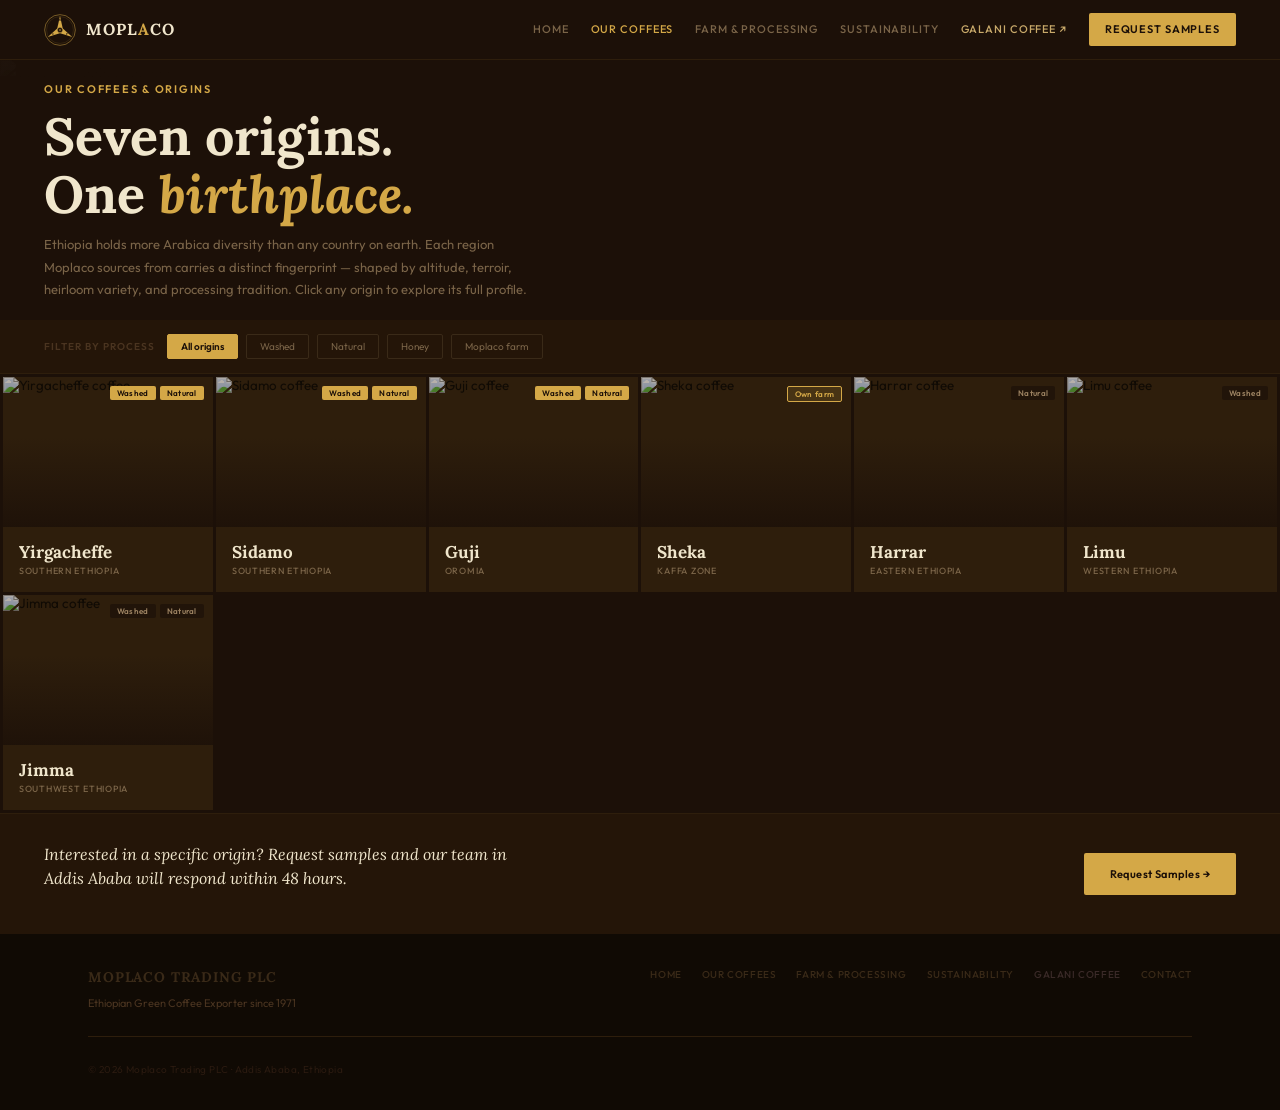
==== coffees.html @ 5c9b5a1e "Add files via upload" ====
<!DOCTYPE html>
<html lang="en">
<head>
  <meta charset="UTF-8" />
  <meta name="viewport" content="width=device-width, initial-scale=1.0" />
  <meta name="description" content="Moplaco Trading PLC — Our Coffees & Origins. Seven Ethiopian origins including Yirgacheffe, Sidamo, Guji, Harrar, Limu, Sheka and Jimma." />
  <title>Our Coffees & Origins — Moplaco Trading PLC</title>
  <link rel="preconnect" href="https://fonts.googleapis.com" />
  <link rel="preconnect" href="https://fonts.gstatic.com" crossorigin />
  <link href="https://fonts.googleapis.com/css2?family=Lora:ital,wght@0,700;1,400&family=Outfit:wght@400;500;600&display=swap" rel="stylesheet" />
  <link rel="stylesheet" href="https://cdn.jsdelivr.net/npm/@tabler/icons-webfont@latest/tabler-icons.min.css" />
  <link rel="stylesheet" href="css/tokens.css" />
  <link rel="stylesheet" href="css/base.css" />
  <link rel="stylesheet" href="css/components.css" />
  <link rel="stylesheet" href="css/moplaco.css" />
  <style>
    /* ── Page-specific styles ── */
    .oc-hero{position:relative;height:260px;overflow:hidden;background:var(--espresso);}
    .oc-hero__img{width:100%;height:100%;object-fit:cover;display:block;opacity:.38;}
    .oc-hero__overlay{position:absolute;inset:0;background:linear-gradient(to right,rgba(28,16,8,.97) 38%,rgba(28,16,8,.2));}
    .oc-hero__content{position:absolute;inset:0;display:flex;flex-direction:column;justify-content:center;padding:0 var(--gutter);}
    .oc-hero__headline{font-family:var(--font-display);font-size:var(--text-xxl);font-weight:700;color:var(--text-on-dark);line-height:1.12;margin-bottom:10px;}
    .oc-hero__headline em{font-style:italic;color:var(--gold);}
    .oc-hero__sub{font-size:var(--text-sm);color:var(--text-muted);line-height:1.7;max-width:500px;}

    .oc-filter{background:var(--espresso-mid);padding:14px var(--gutter);display:flex;gap:8px;align-items:center;flex-wrap:wrap;border-bottom:1px solid var(--border-dark);}
    .oc-filter__label{font-size:10px;font-weight:600;letter-spacing:.1em;text-transform:uppercase;color:var(--text-faint);margin-right:4px;}
    .oc-filter__btn{background:transparent;border:.5px solid #3A2A18;border-radius:var(--radius-sm);padding:5px 13px;font-size:10px;color:var(--text-muted);cursor:pointer;font-family:var(--font-body);transition:all .15s;}
    .oc-filter__btn.active,.oc-filter__btn:hover{background:var(--gold);color:var(--espresso);border-color:var(--gold);font-weight:600;}

    .oc-grid-wrap{background:var(--espresso);padding:3px;}
    .oc-grid{display:grid;grid-template-columns:repeat(auto-fill,minmax(195px,1fr));gap:3px;}

    .oc-card{background:var(--espresso-light);border:none;cursor:pointer;text-align:left;overflow:hidden;position:relative;font-family:var(--font-body);transition:background .15s;}
    .oc-card:hover .oc-card__img{opacity:.88;}
    .oc-card.sel{outline:2px solid var(--gold);z-index:2;}
    .oc-card__img{width:100%;height:150px;object-fit:cover;display:block;opacity:.65;transition:opacity .2s;}
    .oc-card__overlay{position:absolute;top:0;left:0;right:0;height:150px;background:linear-gradient(to top,rgba(28,16,8,.85) 0%,transparent 60%);pointer-events:none;}
    .oc-card__badges{position:absolute;top:9px;right:9px;display:flex;gap:4px;flex-wrap:wrap;justify-content:flex-end;}
    .oc-card__badge{font-size:8px;font-weight:600;padding:2px 7px;border-radius:var(--radius-sm);background:rgba(28,16,8,.7);color:#9A8060;letter-spacing:.04em;}
    .oc-card__badge--gold{background:var(--gold);color:var(--espresso);}
    .oc-card__badge--farm{background:rgba(212,168,71,.15);color:var(--gold);border:.5px solid var(--gold);}
    .oc-card__body{padding:14px 16px 16px;}
    .oc-card__name{font-family:var(--font-display);font-size:17px;font-weight:700;color:var(--text-on-dark);margin-bottom:2px;}
    .oc-card__region{font-size:9px;font-weight:500;letter-spacing:.08em;text-transform:uppercase;color:var(--text-muted);}

    .oc-detail{background:var(--parchment-warm);display:none;}
    .oc-detail.open{display:block;}
    .oc-detail__split{display:grid;grid-template-columns:280px 1fr;}
    .oc-detail__photo{position:relative;min-height:300px;}
    .oc-detail__photo img{width:100%;height:100%;object-fit:cover;display:block;}
    .oc-detail__photo-cap{position:absolute;bottom:0;left:0;right:0;background:rgba(28,16,8,.75);padding:14px 18px;}
    .oc-detail__photo-region{font-size:9px;color:var(--gold-galani);letter-spacing:.1em;text-transform:uppercase;margin-bottom:3px;}
    .oc-detail__photo-name{font-family:var(--font-display);font-size:20px;font-weight:700;color:var(--text-on-dark);}
    .oc-detail__right{padding:24px 28px;display:flex;flex-direction:column;gap:14px;}
    .oc-detail__desc{font-size:13px;color:#6B5030;line-height:1.8;}
    .oc-specs{display:grid;grid-template-columns:1fr 1fr;gap:8px;}
    .oc-spec{background:#fff;border:.5px solid var(--parchment-border);border-radius:var(--radius-sm);padding:10px 13px;}
    .oc-spec__label{font-size:9px;font-weight:600;letter-spacing:.08em;text-transform:uppercase;color:#9A6030;margin-bottom:3px;}
    .oc-spec__value{font-size:11px;color:var(--espresso);line-height:1.4;}
    .oc-flavors__label{font-size:9px;font-weight:600;letter-spacing:.1em;text-transform:uppercase;color:#9A6030;margin-bottom:8px;}
    .oc-frow{display:flex;align-items:center;gap:10px;margin-bottom:5px;}
    .oc-fname{font-size:11px;color:#6B5030;width:76px;flex-shrink:0;}
    .oc-ftrack{flex:1;height:3px;background:#E8DCC8;border-radius:2px;}
    .oc-ffill{height:3px;background:var(--gold);border-radius:2px;transition:width .4s ease;}
    .oc-strip{display:grid;grid-template-columns:repeat(3,1fr);gap:2px;height:110px;border-top:2px solid var(--gold);}
    .oc-strip img{width:100%;height:100%;object-fit:cover;display:block;opacity:.75;}

    @media(max-width:700px){
      .oc-detail__split{grid-template-columns:1fr;}
      .oc-detail__photo{min-height:180px;}
      .oc-specs{grid-template-columns:1fr;}
    }
  </style>
</head>
<body>

  <!-- NAV -->
  <nav class="site-nav" aria-label="Main navigation">
    <a href="index.html" class="nav-logo" aria-label="Moplaco — home">
      <svg class="nav-logo-badge" viewBox="0 0 100 100" xmlns="http://www.w3.org/2000/svg" aria-hidden="true"><circle cx="50" cy="50" r="48" fill="none" stroke="#D4A847" stroke-width="1.5"/><circle cx="50" cy="50" r="42" fill="none" stroke="#D4A847" stroke-width="0.4"/><polygon points="50,6 41,47 59,47" fill="#D4A847"/><polygon points="50,6 41,47 59,47" fill="#D4A847" transform="rotate(120,50,50)"/><polygon points="50,6 41,47 59,47" fill="#D4A847" transform="rotate(240,50,50)"/><circle cx="50" cy="50" r="8" fill="#1C1008" stroke="#D4A847" stroke-width="0.8"/><circle cx="50" cy="50" r="2.5" fill="#D4A847"/><text x="50" y="21" text-anchor="middle" font-family="Outfit,sans-serif" font-size="9" font-weight="600" fill="#1C1008">M</text><text x="73" y="67" text-anchor="middle" font-family="Outfit,sans-serif" font-size="9" font-weight="600" fill="#1C1008">P</text><text x="27" y="67" text-anchor="middle" font-family="Outfit,sans-serif" font-size="9" font-weight="600" fill="#1C1008">C</text></svg>
      <span class="nav-logo-text">MOPL<span class="accent">A</span>CO</span>
    </a>
    <div class="nav-links" id="nav-links">
      <a href="index.html">Home</a>
      <a href="coffees.html" style="color:var(--gold);">Our Coffees</a>
      <a href="farm.html">Farm & Processing</a>
      <a href="index.html#sustainability">Sustainability</a>
      <a href="https://www.galanicoffee.com/" target="_blank" rel="noopener" class="nav-galani">Galani Coffee ↗</a>
      <a href="index.html#contact" class="nav-cta">Request Samples</a>
    </div>
    <button class="nav-toggle" aria-label="Open menu" aria-expanded="false" aria-controls="nav-links">
      <span></span><span></span><span></span>
    </button>
  </nav>

  <!-- HERO -->
  <section class="oc-hero" aria-label="Our Coffees hero">
    <img class="oc-hero__img" src="https://moplaco.com/assets/img/banner/yergachefe.jpg" alt="Ethiopian coffee country"/>
    <div class="oc-hero__overlay" aria-hidden="true"></div>
    <div class="oc-hero__content">
      <span class="eyebrow">Our coffees &amp; origins</span>
      <h1 class="oc-hero__headline">Seven origins.<br>One <em>birthplace.</em></h1>
      <p class="oc-hero__sub">Ethiopia holds more Arabica diversity than any country on earth. Each region Moplaco sources from carries a distinct fingerprint — shaped by altitude, terroir, heirloom variety, and processing tradition. Click any origin to explore its full profile.</p>
    </div>
  </section>

  <!-- FILTER BAR -->
  <div class="oc-filter" role="toolbar" aria-label="Filter origins by process">
    <span class="oc-filter__label">Filter by process</span>
    <button class="oc-filter__btn active" onclick="filterO('all',this)">All origins</button>
    <button class="oc-filter__btn" onclick="filterO('washed',this)">Washed</button>
    <button class="oc-filter__btn" onclick="filterO('natural',this)">Natural</button>
    <button class="oc-filter__btn" onclick="filterO('honey',this)">Honey</button>
    <button class="oc-filter__btn" onclick="filterO('own',this)">Moplaco farm</button>
  </div>

  <!-- ORIGINS GRID -->
  <div class="oc-grid-wrap">
    <div class="oc-grid" id="og" role="list"></div>
  </div>

  <!-- EXPANDED DETAIL PANEL -->
  <div class="oc-detail" id="od" role="region" aria-label="Origin detail">
    <div class="oc-detail__split">
      <div class="oc-detail__photo">
        <img id="d-img" src="" alt=""/>
        <div class="oc-detail__photo-cap">
          <div class="oc-detail__photo-region" id="d-reg"></div>
          <div class="oc-detail__photo-name" id="d-name"></div>
        </div>
      </div>
      <div class="oc-detail__right">
        <p class="oc-detail__desc" id="d-desc"></p>
        <div class="oc-specs" id="d-specs"></div>
        <div>
          <div class="oc-flavors__label">Flavour profile</div>
          <div id="d-flavors"></div>
        </div>
      </div>
    </div>
    <div class="oc-strip" id="d-strip" aria-hidden="true"></div>
  </div>

  <!-- CTA BAND -->
  <div style="background:var(--espresso-mid);padding:28px var(--gutter);display:flex;align-items:center;justify-content:space-between;gap:24px;border-top:1px solid var(--border-dark);">
    <p style="font-family:var(--font-display);font-style:italic;font-size:16px;color:var(--text-on-dark);max-width:500px;line-height:1.5;">
      Interested in a specific origin? Request samples and our team in Addis Ababa will respond within 48 hours.
    </p>
    <a href="index.html#contact" class="btn btn--gold">Request Samples →</a>
  </div>

  <!-- FOOTER -->
  <footer class="site-footer">
    <div class="container">
      <div class="footer-top">
        <div>
          <div class="footer-logo-text">MOPLACO TRADING PLC</div>
          <div class="footer-tagline">Ethiopian Green Coffee Exporter since 1971</div>
        </div>
        <nav class="footer-links">
          <a href="index.html">Home</a>
          <a href="coffees.html">Our Coffees</a>
          <a href="farm.html">Farm &amp; Processing</a>
          <a href="index.html#sustainability">Sustainability</a>
          <a href="galani.html" class="footer-galani">Galani Coffee</a>
          <a href="index.html#contact">Contact</a>
        </nav>
      </div>
      <div class="footer-bottom">
        <p class="footer-copy">© 2026 Moplaco Trading PLC · Addis Ababa, Ethiopia</p>
      </div>
    </div>
  </footer>

  <script src="js/nav.js" defer></script>
  <script>
  var OD=[
    {id:'yirgacheffe',name:'Yirgacheffe',region:'Southern Ethiopia · 1,700–2,200 masl',
     img:'https://moplaco.com/assets/img/banner/yergachefe.jpg',
     strip:['https://moplaco.com/assets/img/banner/yergachefe.jpg','https://moplaco.com/assets/img/banner/coffee_p1.jpg','https://moplaco.com/assets/img/banner/sidamo.jpg'],
     process:['washed','natural'],tags:['Washed','Natural'],hi:true,
     desc:'World-renowned for floral complexity and citrus brightness. Yirgacheffe produces some of the most distinctive cups Ethiopia has to offer — jasmine aromatics, lemon acidity, and a tea-like body. Moplaco operates three stations here: Yirgacheffe Town, Chelelectu, and Chelbesa in Gedeb.',
     specs:[{l:'Altitude',v:'1,700–2,200 masl'},{l:'Process',v:'Washed, Natural'},{l:'Moplaco stations',v:'Town, Chelelectu, Chelbesa'},{l:'Certifications',v:'Organic available'}],
     flavors:[{n:'Floral',v:95},{n:'Citrus',v:88},{n:'Stone fruit',v:62},{n:'Sweetness',v:75},{n:'Body',v:50}]},
    {id:'sidamo',name:'Sidamo',region:'Southern Ethiopia · 1,500–2,200 masl',
     img:'https://moplaco.com/assets/img/banner/sidamo.jpg',
     strip:['https://moplaco.com/assets/img/banner/sidamo.jpg','https://moplaco.com/assets/img/banner/banner12.jpg','https://moplaco.com/assets/img/blog/sidamo.jpg'],
     process:['washed','natural'],tags:['Washed','Natural'],hi:true,
     desc:'Ethiopia\'s largest supplier of washed coffee. Sidamo offers remarkable balance — wine-like acidity, fruit complexity, and a smooth full body. Moplaco\'s Sidamo Logita washing station, acquired in 2017, produces boutique lots directly from surrounding smallholders.',
     specs:[{l:'Altitude',v:'1,500–2,200 masl'},{l:'Process',v:'Washed, Natural'},{l:'Moplaco station',v:'Sidamo Logita (est. 2017)'},{l:'Certifications',v:'Organic, Fair Trade'}],
     flavors:[{n:'Fruit',v:85},{n:'Wine',v:72},{n:'Acidity',v:80},{n:'Sweetness',v:78},{n:'Body',v:72}]},
    {id:'guji',name:'Guji',region:'Oromia · 1,500–2,100 masl',
     img:'https://moplaco.com/assets/img/banner/coffee_p1.jpg',
     strip:['https://moplaco.com/assets/img/banner/coffee_p1.jpg','https://moplaco.com/assets/img/banner/coffee_r1.jpg','https://moplaco.com/assets/img/banner/yergachefe.jpg'],
     process:['washed','natural'],tags:['Washed','Natural'],hi:true,
     desc:'Ethiopia\'s rising star. Guji produces extraordinary lots with peach, jasmine, and berry complexity — silky mouthfeel and vibrant acidity. One of the highest-scoring origins on the SCA scale, increasingly sought by specialty roasters worldwide.',
     specs:[{l:'Altitude',v:'1,500–2,100 masl'},{l:'Process',v:'Washed, Natural'},{l:'SCA score',v:'85–92 typical'},{l:'Certifications',v:'Organic available'}],
     flavors:[{n:'Floral',v:82},{n:'Stone fruit',v:90},{n:'Berry',v:86},{n:'Sweetness',v:88},{n:'Body',v:65}]},
    {id:'sheka',name:'Sheka',region:'Kaffa Zone · Moplaco own farm',
     img:'https://moplaco.com/assets/img/banner/crops.jpg',
     strip:['https://moplaco.com/assets/img/banner/crops.jpg','https://moplaco.com/assets/img/banner/coffee_r1.jpg','https://moplaco.com/assets/img/blog/sheka.jpg'],
     process:['washed','natural','honey','own'],tags:['Own farm'],farm:true,
     desc:'Moplaco\'s own forest farm — a sanctuary of birds, trees, and biodiversity in the Kaffa zone. Single-origin lots grown organically under forest canopy, fully traceable to our land. Washed processing now available following installation of our on-site station. Limited seasonal availability.',
     specs:[{l:'Ownership',v:'Moplaco Trading PLC'},{l:'Process',v:'Natural, Washed (new)'},{l:'Ecosystem',v:'Forest shade-grown, organic'},{l:'Availability',v:'Limited — seasonal'}],
     flavors:[{n:'Chocolate',v:80},{n:'Earthy',v:74},{n:'Spice',v:65},{n:'Sweetness',v:70},{n:'Body',v:82}]},
    {id:'harrar',name:'Harrar',region:'Eastern Ethiopia · 1,400–2,000 masl',
     img:'https://moplaco.com/assets/img/bg/addisababa.jpg',
     strip:['https://moplaco.com/assets/img/bg/addisababa.jpg','https://moplaco.com/assets/img/banner/coffee_p1.jpg','https://moplaco.com/assets/img/banner/crops.jpg'],
     process:['natural'],tags:['Natural'],
     desc:'Moplaco\'s founding origin and star brand — the reason this company exists since 1971. Bold berry, winey acidity, and a distinctive spice-mocha finish that no other origin replicates. Exported via our original Dire Dawa facility.',
     specs:[{l:'Altitude',v:'1,400–2,000 masl'},{l:'Process',v:'Natural (dry-processed)'},{l:'Moplaco facility',v:'Dire Dawa (est. 1971)'},{l:'Heritage',v:'Moplaco founding origin'}],
     flavors:[{n:'Berry',v:92},{n:'Wine',v:88},{n:'Spice',v:72},{n:'Mocha',v:78},{n:'Body',v:85}]},
    {id:'limu',name:'Limu',region:'Western Ethiopia · 1,400–2,000 masl',
     img:'https://moplaco.com/assets/img/banner/coffee_r1.jpg',
     strip:['https://moplaco.com/assets/img/banner/coffee_r1.jpg','https://moplaco.com/assets/img/banner/sidamo.jpg','https://moplaco.com/assets/img/banner/coffee_p1.jpg'],
     process:['washed'],tags:['Washed'],
     desc:'Well-balanced and versatile — Limu is the blend specialist\'s ideal. Well-rounded acidity, subtle wine and spice notes, and a clean lingering finish. Excellent for commercial roasters seeking consistency without sacrificing character.',
     specs:[{l:'Altitude',v:'1,400–2,000 masl'},{l:'Process',v:'Washed'},{l:'Cup profile',v:'Wine, Spice, Clean'},{l:'Best for',v:'Blends, commercial'}],
     flavors:[{n:'Wine',v:65},{n:'Acidity',v:68},{n:'Sweetness',v:72},{n:'Spice',v:60},{n:'Body',v:75}]},
    {id:'jimma',name:'Jimma',region:'Southwest Ethiopia · 1,400–1,800 masl',
     img:'https://moplaco.com/assets/img/banner/coffee_p1.jpg',
     strip:['https://moplaco.com/assets/img/banner/coffee_p1.jpg','https://moplaco.com/assets/img/banner/crops.jpg','https://moplaco.com/assets/img/banner/yergachefe.jpg'],
     process:['washed','natural'],tags:['Washed','Natural'],
     desc:'Ethiopia\'s primary commercial-grade region. Full-bodied, earthy, and consistent — Jimma coffees are ideal for blends and large-volume buyers. Chocolatey notes with hints of fruit and a smooth, predictable finish.',
     specs:[{l:'Altitude',v:'1,400–1,800 masl'},{l:'Process',v:'Washed, Natural'},{l:'Best for',v:'Blends, commercial'},{l:'Volume',v:'High availability'}],
     flavors:[{n:'Chocolate',v:78},{n:'Earthy',v:80},{n:'Fruit',v:55},{n:'Body',v:85},{n:'Sweetness',v:62}]}
  ];

  var selId=null,activeF='all';

  function renderGrid(){
    var g=document.getElementById('og');g.innerHTML='';
    var list=activeF==='all'?OD:OD.filter(function(o){return o.process.indexOf(activeF)>-1;});
    list.forEach(function(o){
      var b=document.createElement('button');
      b.className='oc-card'+(selId===o.id?' sel':'');
      b.setAttribute('role','listitem');
      b.setAttribute('aria-label','View '+o.name+' origin profile');
      var bHtml=o.tags.map(function(t){
        return '<span class="oc-card__badge'+(o.farm?' oc-card__badge--farm':o.hi?' oc-card__badge--gold':'')+'">'+t+'</span>';
      }).join('');
      b.innerHTML='<img class="oc-card__img" src="'+o.img+'" alt="'+o.name+' coffee" loading="lazy">'
        +'<div class="oc-card__overlay" aria-hidden="true"></div>'
        +'<div class="oc-card__badges">'+bHtml+'</div>'
        +'<div class="oc-card__body">'
          +'<div class="oc-card__name">'+o.name+'</div>'
          +'<div class="oc-card__region">'+o.region.split('·')[0].trim()+'</div>'
        +'</div>';
      b.onclick=function(){selO(o.id);};
      g.appendChild(b);
    });
  }

  function selO(id){
    if(selId===id){selId=null;document.getElementById('od').classList.remove('open');renderGrid();return;}
    selId=id;
    var o=OD.find(function(x){return x.id===id;});
    document.getElementById('d-img').src=o.img;
    document.getElementById('d-img').alt=o.name;
    document.getElementById('d-name').textContent=o.name;
    document.getElementById('d-reg').textContent=o.region;
    document.getElementById('d-desc').textContent=o.desc;
    document.getElementById('d-specs').innerHTML=o.specs.map(function(s){
      return '<div class="oc-spec"><div class="oc-spec__label">'+s.l+'</div><div class="oc-spec__value">'+s.v+'</div></div>';
    }).join('');
    document.getElementById('d-flavors').innerHTML=o.flavors.map(function(f){
      return '<div class="oc-frow"><span class="oc-fname">'+f.n+'</span><div class="oc-ftrack"><div class="oc-ffill" style="width:'+f.v+'%"></div></div></div>';
    }).join('');
    document.getElementById('d-strip').innerHTML=o.strip.map(function(src,i){
      return '<img src="'+src+'" alt="'+o.name+' '+(i+1)+'" loading="lazy">';
    }).join('');
    document.getElementById('od').classList.add('open');
    renderGrid();
    document.getElementById('od').scrollIntoView({behavior:'smooth',block:'nearest'});
  }

  function filterO(f,btn){
    activeF=f;selId=null;
    document.getElementById('od').classList.remove('open');
    document.querySelectorAll('.oc-filter__btn').forEach(function(b){b.classList.remove('active');});
    btn.classList.add('active');
    renderGrid();
  }

  renderGrid();
  </script>
</body>
</html>
---- css/tokens.css ----
/* =============================================================
   MOPLACO TRADING PLC — Design Tokens
   Single source of truth. Edit here, applies everywhere.
   ============================================================= */

:root {

  /* ── COLOUR PALETTE ─────────────────────────────────────── */

  /* Espresso family (primary dark) */
  --espresso:        #1C1008;   /* nav, hero bg, dark sections    */
  --espresso-deep:   #100A04;   /* footer                         */
  --espresso-mid:    #241508;   /* tab bar, Galani dark sections  */
  --espresso-light:  #2E1E0C;   /* card fills, dividers on dark   */

  /* Gold family (Moplaco accent) */
  --gold:            #D4A847;   /* primary CTA, highlights        */
  --gold-hover:      #E0B855;   /* gold on hover                  */
  --gold-galani:     #C8A96A;   /* Galani softer accent           */
  --gold-faint:      rgba(212, 168, 71, 0.10); /* watermark       */

  /* Parchment family (light backgrounds) */
  --parchment:       #F0E6CC;   /* stats bar, contact bg          */
  --parchment-warm:  #FAF6EE;   /* alt section background         */
  --parchment-border:#DDD0AE;   /* borders on parchment           */

  /* Text on dark backgrounds */
  --text-on-dark:    #F0E6CC;   /* primary text on espresso       */
  --text-muted:      #7A6448;   /* secondary text on dark         */
  --text-faint:      #4A3420;   /* subtle labels, footer          */
  --text-veryfaint:  #3A2A18;   /* footer links                   */

  /* Text on light backgrounds */
  --text-light-primary:  #1C1008;
  --text-light-secondary:#7A6040;

  /* Border colours */
  --border-dark:     #2E1E0C;   /* dividers on dark               */
  --border-light:    #CDBF9A;   /* form inputs on parchment       */

  /* ── TYPOGRAPHY ─────────────────────────────────────────── */

  --font-display: 'Lora', Georgia, serif;
  --font-body:    'Outfit', system-ui, -apple-system, sans-serif;

  /* Type scale */
  --text-xxl:   52px;   /* hero h1                     */
  --text-xl:    38px;   /* section h2 (large)          */
  --text-lg:    28px;   /* section h2                  */
  --text-md:    18px;   /* card h3                     */
  --text-base:  15px;   /* body                        */
  --text-sm:    13px;   /* secondary body              */
  --text-xs:    11px;   /* eyebrow, labels, captions   */
  --text-xxs:    9px;   /* footer copy                 */

  /* ── SPACING (8px base grid) ────────────────────────────── */

  --space-1:   8px;
  --space-2:  16px;
  --space-3:  24px;
  --space-4:  32px;
  --space-5:  48px;
  --space-6:  64px;
  --space-7:  80px;

  /* Section padding shorthand */
  --section-pad: var(--space-6) var(--space-5);

  /* ── BORDERS & RADIUS ───────────────────────────────────── */

  --radius-sm:  2px;   /* buttons, tags, cards — sharp, premium  */
  --radius-md:  4px;   /* form inputs                            */

  /* ── TRANSITIONS ────────────────────────────────────────── */

  --transition-fast:  0.15s ease;
  --transition-base:  0.25s ease;

  /* ── LAYOUT ─────────────────────────────────────────────── */

  --max-width:      1200px;
  --content-width:   960px;
  --gutter:           44px;
}
---- css/base.css ----
/* =============================================================
   MOPLACO TRADING PLC — Base Styles
   Reset, global typography, shared layout utilities
   ============================================================= */

/* ── RESET ──────────────────────────────────────────────────── */

*, *::before, *::after {
  box-sizing: border-box;
  margin: 0;
  padding: 0;
}

html {
  scroll-behavior: smooth;
  -webkit-text-size-adjust: 100%;
}

body {
  font-family: var(--font-body);
  font-size: var(--text-base);
  line-height: 1.7;
  color: var(--text-light-primary);
  background: #fff;
  -webkit-font-smoothing: antialiased;
}

img {
  display: block;
  max-width: 100%;
  height: auto;
}

a {
  color: inherit;
  text-decoration: none;
}

button {
  cursor: pointer;
  font-family: var(--font-body);
  border: none;
  background: none;
}

ul, ol { list-style: none; }

/* ── TYPOGRAPHY ─────────────────────────────────────────────── */

h1, h2, h3, h4 {
  font-family: var(--font-display);
  font-weight: 700;
  line-height: 1.15;
}

h1 { font-size: var(--text-xxl); }
h2 { font-size: var(--text-lg); }
h3 { font-size: var(--text-md); font-family: var(--font-body); }

p { margin-bottom: var(--space-2); }
p:last-child { margin-bottom: 0; }

/* ── LAYOUT UTILITIES ───────────────────────────────────────── */

.container {
  width: 100%;
  max-width: var(--max-width);
  margin: 0 auto;
  padding: 0 var(--gutter);
}

.section {
  padding: var(--section-pad);
}

.section--dark {
  background: var(--espresso);
  padding: var(--section-pad);
}

.section--mid {
  background: var(--espresso-mid);
  padding: var(--section-pad);
}

.section--parchment {
  background: var(--parchment);
  padding: var(--section-pad);
}

.section--warm {
  background: var(--parchment-warm);
  padding: var(--section-pad);
}

.two-col {
  display: flex;
  gap: var(--space-5);
  align-items: flex-start;
}

.two-col > * { flex: 1; }

.two-col--60-40 > *:first-child { flex: 1.5; }
.two-col--40-60 > *:last-child  { flex: 1.5; }

/* ── EYEBROW LABEL ──────────────────────────────────────────── */

.eyebrow {
  display: block;
  font-size: var(--text-xs);
  font-weight: 600;
  letter-spacing: 0.16em;
  text-transform: uppercase;
  color: var(--gold);
  margin-bottom: var(--space-1);
}

.eyebrow--muted  { color: #9A6030; }
.eyebrow--galani { color: var(--gold-galani); }
.eyebrow--dark   { color: #6A5030; }

/* ── SECTION HEADINGS ───────────────────────────────────────── */

.section-heading {
  font-family: var(--font-display);
  font-size: var(--text-lg);
  font-weight: 700;
  line-height: 1.2;
  margin-bottom: var(--space-2);
  color: var(--text-light-primary);
}

.section-heading--light {
  color: var(--text-on-dark);
}

.section-heading em {
  font-style: italic;
  color: var(--gold);
}

.section-body {
  font-size: var(--text-sm);
  line-height: 1.75;
  color: var(--text-light-secondary);
  margin-bottom: var(--space-2);
  max-width: 560px;
}

.section-body--light {
  color: var(--text-muted);
}

/* ── DIVIDER ────────────────────────────────────────────────── */

.divider {
  border: none;
  border-top: 1px solid var(--parchment-border);
  margin: var(--space-4) 0;
}

.divider--dark {
  border-color: var(--border-dark);
}

/* ── SCROLL REVEAL (JS adds .revealed) ─────────────────────── */

.reveal {
  opacity: 0;
  transform: translateY(20px);
  transition: opacity 0.5s ease, transform 0.5s ease;
}

.reveal.revealed {
  opacity: 1;
  transform: translateY(0);
}

/* ── SCREEN READER ONLY ─────────────────────────────────────── */

.sr-only {
  position: absolute;
  width: 1px;
  height: 1px;
  padding: 0;
  margin: -1px;
  overflow: hidden;
  clip: rect(0, 0, 0, 0);
  white-space: nowrap;
  border: 0;
}

/* ── REDUCED MOTION ─────────────────────────────────────────── */

@media (prefers-reduced-motion: reduce) {
  .reveal {
    opacity: 1;
    transform: none;
    transition: none;
  }
  html { scroll-behavior: auto; }
}

/* ── RESPONSIVE BREAKPOINTS ─────────────────────────────────── */

/* Tablet */
@media (max-width: 900px) {
  :root {
    --text-xxl: 38px;
    --text-xl:  28px;
    --text-lg:  24px;
    --gutter:   24px;
    --section-pad: var(--space-5) var(--space-3);
  }

  .two-col {
    flex-direction: column;
    gap: var(--space-4);
  }

  .two-col--60-40 > *:first-child,
  .two-col--40-60 > *:last-child {
    flex: 1;
  }
}

/* Mobile */
@media (max-width: 600px) {
  :root {
    --text-xxl: 32px;
    --text-lg:  22px;
    --gutter:   20px;
  }
}
---- css/components.css ----
/* =============================================================
   MOPLACO TRADING PLC — Reusable Components
   Nav, buttons, cards, forms, stats, photo grid, process steps
   ============================================================= */

/* ── NAVIGATION ─────────────────────────────────────────────── */

.site-nav {
  position: sticky;
  top: 0;
  z-index: 100;
  background: var(--espresso);
  height: 60px;
  display: flex;
  align-items: center;
  justify-content: space-between;
  padding: 0 var(--gutter);
  border-bottom: 1px solid var(--espresso-light);
}

/* Logo */
.nav-logo {
  display: flex;
  align-items: center;
  gap: 10px;
  text-decoration: none;
}

.nav-logo-badge {
  width: 32px;
  height: 32px;
  flex-shrink: 0;
}

.nav-logo-text {
  font-family: var(--font-display);
  font-size: 16px;
  font-weight: 700;
  color: var(--text-on-dark);
  letter-spacing: 0.06em;
}

.nav-logo-text .accent { color: var(--gold); }

/* Nav links */
.nav-links {
  display: flex;
  align-items: center;
  gap: 22px;
}

.nav-links a {
  font-size: var(--text-xs);
  font-weight: 500;
  letter-spacing: 0.08em;
  text-transform: uppercase;
  color: var(--text-muted);
  text-decoration: none;
  transition: color var(--transition-fast);
}

.nav-links a:hover,
.nav-links a:focus { color: var(--text-on-dark); outline: none; }

.nav-links a.nav-galani { color: var(--gold-galani); }
.nav-links a.nav-galani:hover { color: #E0C080; }

.nav-links a.nav-cta {
  background: var(--gold);
  color: var(--espresso);
  padding: 7px 16px;
  border-radius: var(--radius-sm);
  font-weight: 600;
  transition: background var(--transition-fast);
}

.nav-links a.nav-cta:hover { background: var(--gold-hover); color: var(--espresso); }

/* Mobile menu toggle (hidden on desktop) */
.nav-toggle {
  display: none;
  flex-direction: column;
  gap: 5px;
  background: none;
  border: none;
  padding: 4px;
  cursor: pointer;
}

.nav-toggle span {
  display: block;
  width: 22px;
  height: 1.5px;
  background: var(--text-on-dark);
  transition: transform var(--transition-base);
}

/* Tab bar */
.tab-bar {
  background: var(--espresso-mid);
  display: flex;
  border-bottom: 1px solid var(--border-dark);
}

.tab-bar__tab {
  padding: 12px 24px;
  font-size: 10px;
  font-weight: 600;
  letter-spacing: 0.1em;
  text-transform: uppercase;
  color: var(--text-faint);
  cursor: pointer;
  border-bottom: 2px solid transparent;
  transition: color var(--transition-fast), border-color var(--transition-fast);
  background: none;
  border-top: none;
  border-left: none;
  border-right: none;
}

.tab-bar__tab:hover { color: var(--text-on-dark); }

.tab-bar__tab.active--moplaco {
  color: var(--gold);
  border-bottom-color: var(--gold);
}

.tab-bar__tab.active--galani {
  color: var(--gold-galani);
  border-bottom-color: var(--gold-galani);
}

/* ── BUTTONS ─────────────────────────────────────────────────── */

.btn {
  display: inline-block;
  padding: 12px 26px;
  border-radius: var(--radius-sm);
  font-size: var(--text-xs);
  font-weight: 600;
  letter-spacing: 0.04em;
  text-transform: none;
  transition: background var(--transition-fast), color var(--transition-fast);
  cursor: pointer;
  border: none;
}

.btn--gold {
  background: var(--gold);
  color: var(--espresso);
}

.btn--gold:hover { background: var(--gold-hover); }

.btn--ghost {
  background: transparent;
  color: var(--text-on-dark);
  border: 1px solid var(--espresso-light);
}

.btn--ghost:hover { border-color: var(--text-muted); }

.btn--outline-gold {
  background: transparent;
  color: var(--gold);
  border: 1px solid var(--gold);
}

.btn--outline-gold:hover {
  background: var(--gold);
  color: var(--espresso);
}

.btn--dark {
  background: var(--espresso);
  color: var(--text-on-dark);
}

.btn--dark:hover { background: var(--espresso-light); }

.btn--warm {
  background: var(--gold-galani);
  color: var(--espresso);
}

.btn--warm:hover { background: var(--gold); }

/* ── STATS BAR ───────────────────────────────────────────────── */

.stats-bar {
  display: flex;
  background: var(--parchment);
  border-bottom: 1px solid var(--parchment-border);
}

.stats-bar--dark {
  background: var(--espresso-mid);
  border-color: var(--border-dark);
}

.stat-item {
  flex: 1;
  padding: 22px 0;
  text-align: center;
  border-right: 1px solid var(--parchment-border);
}

.stats-bar--dark .stat-item { border-color: var(--border-dark); }
.stat-item:last-child { border-right: none; }

.stat-number {
  display: block;
  font-family: var(--font-display);
  font-size: 28px;
  font-weight: 700;
  color: var(--espresso);
  line-height: 1;
}

.stats-bar--dark .stat-number { color: var(--gold-galani); }

.stat-label {
  display: block;
  font-size: 10px;
  font-weight: 500;
  letter-spacing: 0.08em;
  text-transform: uppercase;
  color: var(--text-light-secondary);
  margin-top: 4px;
}

.stats-bar--dark .stat-label { color: #5A4028; }

/* ── ORIGIN TAGS ─────────────────────────────────────────────── */

.tag-group { display: flex; flex-wrap: wrap; gap: 6px; margin-bottom: var(--space-2); }

.tag {
  display: inline-block;
  background: var(--espresso-light);
  color: #9A8060;
  font-size: 10px;
  font-weight: 500;
  padding: 4px 10px;
  border-radius: var(--radius-sm);
  letter-spacing: 0.04em;
}

.tag--gold {
  background: var(--gold);
  color: var(--espresso);
  font-weight: 600;
}

.tag--galani {
  background: var(--gold-galani);
  color: var(--espresso);
  font-weight: 600;
}

/* ── ORIGIN CARD ─────────────────────────────────────────────── */

.origin-card {
  background: var(--espresso);
  border-radius: var(--radius-sm);
  padding: var(--space-3);
  color: var(--text-on-dark);
}

.origin-card__title {
  font-family: var(--font-display);
  font-size: 18px;
  font-weight: 700;
  color: var(--text-on-dark);
  margin-bottom: 4px;
}

.origin-card__sub {
  font-size: 10px;
  color: var(--text-muted);
  letter-spacing: 0.06em;
  text-transform: uppercase;
  margin-bottom: var(--space-2);
}

.origin-card__kv {
  display: flex;
  justify-content: space-between;
  font-size: 11px;
  padding: 5px 0;
  border-top: 1px solid var(--border-dark);
}

.origin-card__kv:first-of-type { margin-top: var(--space-2); }

.origin-card__key   { color: var(--text-muted); }
.origin-card__value { color: var(--text-on-dark); }

/* ── PHOTO GRID ──────────────────────────────────────────────── */

.photo-grid {
  display: grid;
  grid-template-columns: 1fr 1fr;
  grid-template-rows: 180px 180px;
  gap: 4px;
}

.photo-grid img {
  width: 100%;
  height: 100%;
  object-fit: cover;
  display: block;
}

.photo-grid__tall { grid-row: span 2; }

/* ── PROCESS STEPS ───────────────────────────────────────────── */

.process-row {
  display: flex;
  gap: 3px;
}

.process-step {
  flex: 1;
  background: #fff;
  border: 0.5px solid var(--parchment-border);
  border-radius: var(--radius-sm);
  padding: var(--space-3) var(--space-2);
  text-align: center;
}

.process-step__icon {
  font-size: 22px;
  color: var(--gold);
  margin-bottom: var(--space-1);
  display: block;
}

.process-step__title {
  font-size: 13px;
  font-weight: 600;
  color: var(--text-light-primary);
  margin-bottom: 4px;
}

.process-step__desc {
  font-size: 11px;
  color: var(--text-light-secondary);
  line-height: 1.55;
}

/* ── CERT BADGES ─────────────────────────────────────────────── */

.cert-row {
  display: flex;
  flex-wrap: wrap;
  gap: 10px;
  margin-top: var(--space-3);
}

.cert-badge {
  display: flex;
  align-items: center;
  gap: 7px;
  background: #fff;
  border: 0.5px solid var(--parchment-border);
  border-radius: var(--radius-sm);
  padding: 9px 14px;
  font-size: 11px;
  font-weight: 600;
  color: var(--text-light-secondary);
}

.cert-badge i {
  color: #9A6030;
  font-size: 15px;
}

/* ── DESTINATION CHIPS ───────────────────────────────────────── */

.dest-grid {
  display: flex;
  flex-wrap: wrap;
  gap: 7px;
}

.dest-chip {
  background: #fff;
  border: 0.5px solid var(--parchment-border);
  border-radius: var(--radius-sm);
  padding: 5px 11px;
  font-size: 11px;
  color: var(--text-light-secondary);
}

/* ── INSTAGRAM STRIP ─────────────────────────────────────────── */

.insta-strip {
  display: flex;
  gap: 3px;
  height: 76px;
  margin-top: var(--space-1);
}

.insta-strip img {
  flex: 1;
  object-fit: cover;
  border-radius: var(--radius-sm);
  width: 0; /* flex shrink trick */
}

/* ── QUOTE BLOCK ─────────────────────────────────────────────── */

.quote-block {
  background: var(--espresso);
  padding: var(--space-6) var(--gutter);
  text-align: center;
  position: relative;
  overflow: hidden;
}

.quote-block__bg {
  position: absolute;
  inset: 0;
  background-size: cover;
  background-position: center;
  opacity: 0.07;
}

.quote-block__text {
  font-family: var(--font-display);
  font-style: italic;
  font-size: 20px;
  color: var(--text-on-dark);
  max-width: 580px;
  margin: 0 auto var(--space-2);
  line-height: 1.55;
  position: relative;
}

.quote-block__attr {
  font-size: var(--text-xs);
  color: var(--gold);
  letter-spacing: 0.1em;
  text-transform: uppercase;
  font-weight: 600;
  position: relative;
}

/* ── BRIDGE BANNER ───────────────────────────────────────────── */

.bridge-banner {
  background: var(--espresso-mid);
  border-top: 1px solid var(--border-dark);
  border-bottom: 1px solid var(--border-dark);
  padding: 28px var(--gutter);
  display: flex;
  align-items: center;
  justify-content: space-between;
  gap: var(--space-4);
}

.bridge-banner__text {
  font-family: var(--font-display);
  font-style: italic;
  font-size: 17px;
  color: var(--text-on-dark);
  max-width: 520px;
  line-height: 1.5;
}

.bridge-banner__text strong { color: var(--gold); font-style: normal; }

/* ── FULL-BLEED PHOTO SECTION ────────────────────────────────── */

.photo-section {
  position: relative;
  height: 280px;
  overflow: hidden;
}

.photo-section__img {
  width: 100%;
  height: 100%;
  object-fit: cover;
  display: block;
}

.photo-section__overlay {
  position: absolute;
  inset: 0;
  background: rgba(28, 16, 8, 0.6);
  display: flex;
  align-items: center;
  padding: 0 var(--gutter);
}

.photo-section__content { max-width: 560px; }

/* ── CARDS (generic) ─────────────────────────────────────────── */

.card {
  background: #fff;
  border: 0.5px solid var(--parchment-border);
  border-radius: var(--radius-sm);
  padding: var(--space-3);
}

.card--dark {
  background: var(--espresso-light);
  border-color: var(--border-dark);
}

.card__eyebrow { margin-bottom: var(--space-1); }
.card__title { font-size: var(--text-md); font-weight: 600; margin-bottom: 6px; }
.card__body  { font-size: var(--text-xs); color: var(--text-light-secondary); line-height: 1.6; }

.card--dark .card__title { color: var(--text-on-dark); }
.card--dark .card__body  { color: var(--text-muted); }

/* ── JOURNAL / POST CARD ─────────────────────────────────────── */

.post-card {
  background: #fff;
  border: 0.5px solid var(--parchment-border);
  border-radius: var(--radius-sm);
  overflow: hidden;
}

.post-card__img {
  width: 100%;
  height: 160px;
  object-fit: cover;
  display: block;
}

.post-card__body { padding: var(--space-2) var(--space-3) var(--space-3); }
.post-card__date { font-size: 10px; color: var(--text-light-secondary); margin-bottom: 6px; letter-spacing: 0.04em; }
.post-card__title { font-size: 14px; font-weight: 600; line-height: 1.4; margin-bottom: 8px; color: var(--text-light-primary); }
.post-card__excerpt { font-size: 12px; color: var(--text-light-secondary); line-height: 1.6; }

/* ── CAFÉ CARD (Galani) ──────────────────────────────────────── */

.cafe-card {
  background: #fff;
  border: 0.5px solid var(--parchment-border);
  border-radius: var(--radius-sm);
  padding: var(--space-2) var(--space-3);
}

.cafe-card__icon { font-size: 18px; color: var(--gold-galani); margin-bottom: 8px; display: block; }
.cafe-card__name  { font-size: 13px; font-weight: 600; color: var(--text-light-primary); margin-bottom: 4px; }
.cafe-card__hours { font-size: 11px; color: var(--text-light-secondary); margin-bottom: 3px; }
.cafe-card__phone { font-size: 11px; color: var(--gold-galani); }

/* ── LEARNING CARD (Galani) ──────────────────────────────────── */

.learn-card {
  background: var(--espresso-light);
  border-radius: var(--radius-sm);
  padding: var(--space-3);
}

.learn-card__title  { font-size: 13px; font-weight: 600; color: var(--text-on-dark); margin-bottom: 6px; }
.learn-card__desc   { font-size: 11px; color: var(--text-muted); line-height: 1.55; margin-bottom: 12px; }
.learn-card__badge  {
  display: inline-block;
  background: var(--gold-galani);
  color: var(--espresso);
  font-size: 9px;
  font-weight: 600;
  padding: 3px 8px;
  border-radius: var(--radius-sm);
  letter-spacing: 0.06em;
  text-transform: uppercase;
}

/* ── PHOTO STRIP (4-col) ─────────────────────────────────────── */

.photo-strip {
  display: grid;
  grid-template-columns: repeat(4, 1fr);
  gap: 3px;
  height: 200px;
}

.photo-strip img {
  width: 100%;
  height: 100%;
  object-fit: cover;
  display: block;
}

/* ── CONTACT FORM ────────────────────────────────────────────── */

.contact-section {
  background: var(--parchment);
  padding: var(--section-pad);
}

.contact-info {
  font-size: 12px;
  color: var(--text-light-secondary);
  line-height: 2.2;
  margin-top: var(--space-3);
}

.form-field { margin-bottom: 10px; }

.form-field input,
.form-field select,
.form-field textarea {
  width: 100%;
  background: #fff;
  border: 1px solid var(--border-light);
  border-radius: var(--radius-md);
  padding: 10px 14px;
  font-family: var(--font-body);
  font-size: 13px;
  color: var(--espresso);
  transition: border-color var(--transition-fast);
  appearance: none;
}

.form-field input:focus,
.form-field select:focus,
.form-field textarea:focus {
  outline: none;
  border-color: var(--gold);
}

.form-field textarea {
  height: 80px;
  resize: vertical;
}

.form-submit {
  width: 100%;
  background: var(--espresso);
  color: var(--text-on-dark);
  border: none;
  border-radius: var(--radius-sm);
  padding: 13px;
  font-family: var(--font-body);
  font-size: 12px;
  font-weight: 600;
  letter-spacing: 0.08em;
  text-transform: uppercase;
  cursor: pointer;
  transition: background var(--transition-fast);
}

.form-submit:hover { background: var(--espresso-light); }

/* ── INSIGHTS CARD (Ethiopian Coffee Insights) ───────────────── */

.insight-grid {
  display: grid;
  grid-template-columns: repeat(3, 1fr);
  gap: var(--space-2);
  margin-top: var(--space-3);
}

.insight-card {
  background: var(--espresso-light);
  border-radius: var(--radius-sm);
  padding: var(--space-3);
}

.insight-card__icon  { font-size: 22px; color: var(--gold); margin-bottom: var(--space-1); }
.insight-card__title { font-size: 14px; font-weight: 600; color: var(--text-on-dark); margin-bottom: 6px; }
.insight-card__body  { font-size: 11px; color: var(--text-muted); line-height: 1.6; }

/* ── FOOTER ──────────────────────────────────────────────────── */

.site-footer {
  background: var(--espresso-deep);
  padding: 32px var(--gutter);
}

.footer-top {
  display: flex;
  justify-content: space-between;
  align-items: flex-start;
  gap: var(--space-4);
  padding-bottom: var(--space-3);
  border-bottom: 1px solid var(--border-dark);
  margin-bottom: var(--space-3);
}

.footer-logo-text {
  font-family: var(--font-display);
  font-size: 14px;
  font-weight: 700;
  color: var(--text-veryfaint);
  letter-spacing: 0.06em;
}

.footer-tagline {
  font-size: 11px;
  color: var(--text-faint);
  margin-top: 4px;
}

.footer-links {
  display: flex;
  gap: 20px;
  flex-wrap: wrap;
}

.footer-links a {
  font-size: 10px;
  font-weight: 500;
  color: var(--text-veryfaint);
  letter-spacing: 0.06em;
  text-transform: uppercase;
  text-decoration: none;
  transition: color var(--transition-fast);
}

.footer-links a:hover { color: var(--text-faint); }
.footer-links a.footer-galani { color: #3A2A28; }
.footer-links a.footer-galani:hover { color: var(--gold-galani); }

.footer-bottom {
  display: flex;
  justify-content: space-between;
  align-items: center;
}

.footer-copy {
  font-size: 10px;
  color: #2A1A10;
  letter-spacing: 0.04em;
}

.footer-social {
  display: flex;
  gap: 14px;
}

.footer-social a {
  font-size: 16px;
  color: #3A2A18;
  transition: color var(--transition-fast);
}

.footer-social a:hover { color: var(--gold); }

/* ── RESPONSIVE NAV ──────────────────────────────────────────── */

@media (max-width: 860px) {
  .nav-links { display: none; }
  .nav-toggle { display: flex; }

  .nav-links.open {
    display: flex;
    flex-direction: column;
    position: absolute;
    top: 60px;
    left: 0;
    right: 0;
    background: var(--espresso);
    padding: var(--space-3) var(--gutter);
    gap: var(--space-2);
    border-bottom: 1px solid var(--border-dark);
    z-index: 99;
  }
}

@media (max-width: 860px) {
  .process-row { flex-wrap: wrap; }
  .process-step { flex: 1 1 calc(50% - 2px); }
  .insight-grid { grid-template-columns: 1fr; }
  .photo-strip { grid-template-columns: repeat(2, 1fr); height: 180px; }
  .bridge-banner { flex-direction: column; align-items: flex-start; }
  .footer-top { flex-direction: column; }
}

@media (max-width: 600px) {
  .stats-bar { flex-wrap: wrap; }
  .stat-item { flex: 1 1 50%; border-right: none; border-bottom: 1px solid var(--parchment-border); }
  .process-step { flex: 1 1 100%; }
  .photo-grid { grid-template-columns: 1fr; grid-template-rows: 160px 120px 120px; }
  .photo-grid__tall { grid-row: span 1; }
  .tab-bar { flex-direction: column; }
}
---- css/moplaco.css ----
/* =============================================================
   MOPLACO TRADING PLC — Page-specific styles
   Styles unique to the Moplaco homepage sections
   ============================================================= */

/* ── HERO ────────────────────────────────────────────────────── */

.hero {
  position: relative;
  height: 480px;
  overflow: hidden;
  background: var(--espresso);
}

.hero__img {
  width: 100%;
  height: 100%;
  object-fit: cover;
  opacity: 0.38;
  display: block;
}

.hero__overlay {
  position: absolute;
  inset: 0;
  background: linear-gradient(
    to right,
    rgba(28, 16, 8, 0.97) 38%,
    rgba(28, 16, 8, 0.15)
  );
}

.hero__content {
  position: absolute;
  inset: 0;
  display: flex;
  flex-direction: column;
  justify-content: center;
  padding: 0 var(--gutter);
  max-width: 620px;
}

.hero__headline {
  font-family: var(--font-display);
  font-size: var(--text-xxl);
  font-weight: 700;
  color: var(--text-on-dark);
  line-height: 1.08;
  margin-bottom: var(--space-2);
}

.hero__headline em {
  font-style: italic;
  color: var(--gold);
}

.hero__sub {
  font-size: var(--text-sm);
  color: var(--text-muted);
  line-height: 1.7;
  max-width: 420px;
  margin-bottom: var(--space-4);
}

.hero__btns {
  display: flex;
  gap: 10px;
  flex-wrap: wrap;
}

/* Year watermark */
.hero__year {
  position: absolute;
  right: var(--gutter);
  bottom: 32px;
  text-align: right;
  pointer-events: none;
}

.hero__year-num {
  font-family: var(--font-display);
  font-size: 88px;
  font-weight: 700;
  color: var(--gold-faint);
  line-height: 1;
  letter-spacing: -3px;
}

.hero__year-label {
  font-size: 10px;
  color: var(--text-faint);
  letter-spacing: 0.12em;
  text-transform: uppercase;
}

/* ── OUR STORY / ABOUT ───────────────────────────────────────── */

.story-section {
  padding: var(--section-pad);
}

.story-timeline {
  border-left: 1px solid var(--parchment-border);
  padding-left: var(--space-3);
  margin-top: var(--space-2);
}

.timeline-item {
  position: relative;
  margin-bottom: var(--space-3);
}

.timeline-item::before {
  content: '';
  position: absolute;
  left: calc(-1 * var(--space-3) - 4px);
  top: 5px;
  width: 8px;
  height: 8px;
  border-radius: 50%;
  background: var(--gold);
}

.timeline-item__year {
  font-size: 11px;
  font-weight: 600;
  color: var(--gold);
  letter-spacing: 0.06em;
  margin-bottom: 3px;
}

.timeline-item__text {
  font-size: 13px;
  color: var(--text-light-secondary);
  line-height: 1.6;
}

/* ── SUPPLY CHAIN SECTION ────────────────────────────────────── */

.supply-chain-section {
  padding: var(--section-pad);
  background: var(--parchment-warm);
}

/* ── SUSTAINABILITY ──────────────────────────────────────────── */

.sustain-section {
  padding: var(--section-pad);
}

.sustain-impact-grid {
  display: grid;
  grid-template-columns: repeat(3, 1fr);
  gap: var(--space-2);
  margin-top: var(--space-3);
}

.impact-item {
  text-align: center;
  padding: var(--space-2);
}

.impact-item__num {
  font-family: var(--font-display);
  font-size: 36px;
  font-weight: 700;
  color: var(--gold);
  display: block;
}

.impact-item__label {
  font-size: 11px;
  color: var(--text-muted);
  margin-top: 4px;
  line-height: 1.5;
}

/* ── JOURNAL / UPDATES ───────────────────────────────────────── */

.journal-section {
  padding: var(--section-pad);
  background: var(--parchment-warm);
}

.journal-grid {
  display: grid;
  grid-template-columns: repeat(3, 1fr);
  gap: var(--space-2);
  margin-top: var(--space-3);
}

/* ── RESPONSIVE ──────────────────────────────────────────────── */

@media (max-width: 900px) {
  .hero { height: 400px; }
  .hero__year-num { font-size: 60px; }
  .sustain-impact-grid { grid-template-columns: 1fr 1fr; }
  .journal-grid { grid-template-columns: 1fr; }
}

@media (max-width: 600px) {
  .hero { height: 360px; }
  .hero__year { display: none; }
  .sustain-impact-grid { grid-template-columns: 1fr; }
}
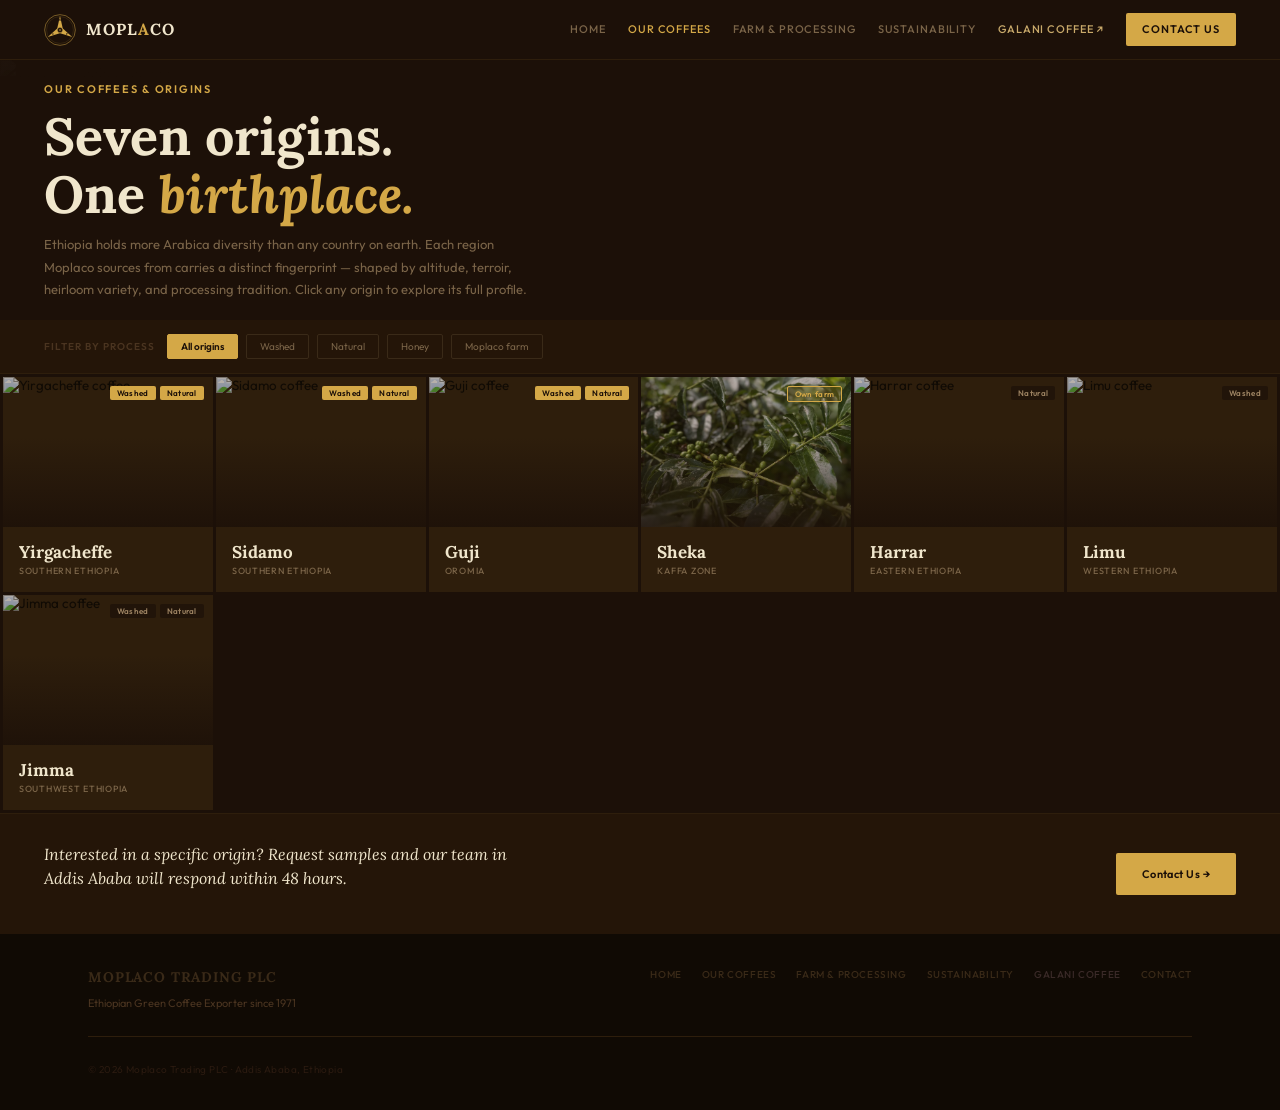
==== commit 12e850a3: "Add real Sheka farm photos, rebuild Contact Us, and expand Galani page - Replace placeholder Sheka i" ====
--- a/coffees.html
+++ b/coffees.html
@@ -87,7 +87,7 @@
       <a href="farm.html">Farm & Processing</a>
       <a href="index.html#sustainability">Sustainability</a>
       <a href="https://www.galanicoffee.com/" target="_blank" rel="noopener" class="nav-galani">Galani Coffee ↗</a>
-      <a href="index.html#contact" class="nav-cta">Request Samples</a>
+      <a href="index.html#contact" class="nav-cta">Contact Us</a>
     </div>
     <button class="nav-toggle" aria-label="Open menu" aria-expanded="false" aria-controls="nav-links">
       <span></span><span></span><span></span>
@@ -147,7 +147,7 @@
     <p style="font-family:var(--font-display);font-style:italic;font-size:16px;color:var(--text-on-dark);max-width:500px;line-height:1.5;">
       Interested in a specific origin? Request samples and our team in Addis Ababa will respond within 48 hours.
     </p>
-    <a href="index.html#contact" class="btn btn--gold">Request Samples →</a>
+    <a href="index.html#contact" class="btn btn--gold">Contact Us →</a>
   </div>
 
   <!-- FOOTER -->
@@ -198,8 +198,8 @@
      specs:[{l:'Altitude',v:'1,500–2,100 masl'},{l:'Process',v:'Washed, Natural'},{l:'SCA score',v:'85–92 typical'},{l:'Certifications',v:'Organic available'}],
      flavors:[{n:'Floral',v:82},{n:'Stone fruit',v:90},{n:'Berry',v:86},{n:'Sweetness',v:88},{n:'Body',v:65}]},
     {id:'sheka',name:'Sheka',region:'Kaffa Zone · Moplaco own farm',
-     img:'https://moplaco.com/assets/img/banner/crops.jpg',
-     strip:['https://moplaco.com/assets/img/banner/crops.jpg','https://moplaco.com/assets/img/banner/coffee_r1.jpg','https://moplaco.com/assets/img/blog/sheka.jpg'],
+     img:'assets/img/farm/coffee-cherries-1.jpg',
+     strip:['assets/img/farm/coffee-cherries-2.jpg','assets/img/farm/nursery-seedlings.jpg','assets/img/farm/farm-biodiversity-1.jpg'],
      process:['washed','natural','honey','own'],tags:['Own farm'],farm:true,
      desc:'Moplaco\'s own forest farm — a sanctuary of birds, trees, and biodiversity in the Kaffa zone. Single-origin lots grown organically under forest canopy, fully traceable to our land. Washed processing now available following installation of our on-site station. Limited seasonal availability.',
      specs:[{l:'Ownership',v:'Moplaco Trading PLC'},{l:'Process',v:'Natural, Washed (new)'},{l:'Ecosystem',v:'Forest shade-grown, organic'},{l:'Availability',v:'Limited — seasonal'}],
--- a/css/components.css
+++ b/css/components.css
@@ -653,6 +653,89 @@
 
 .form-submit:hover { background: var(--espresso-light); }
 
+/* ── CONTACT TABS (Direct order / On-site cupping / Sample request) ── */
+
+.contact-tabs {
+  display: flex;
+  gap: 4px;
+  margin-bottom: 18px;
+  border-bottom: 1px solid var(--parchment-border);
+}
+
+.contact-tab {
+  flex: 1;
+  background: transparent;
+  padding: 10px 6px;
+  font-size: 10.5px;
+  font-weight: 600;
+  letter-spacing: 0.05em;
+  text-transform: uppercase;
+  color: var(--text-light-secondary);
+  border-bottom: 2px solid transparent;
+  transition: color var(--transition-fast), border-color var(--transition-fast);
+  text-align: center;
+}
+
+.contact-tab:hover { color: var(--text-light-primary); }
+
+.contact-tab.active {
+  color: var(--text-light-primary);
+  border-bottom-color: var(--gold);
+}
+
+.contact-panel { display: none; }
+.contact-panel.active { display: block; }
+
+.contact-panel__intro {
+  font-size: 12px;
+  color: var(--text-light-secondary);
+  line-height: 1.65;
+  margin-bottom: 14px;
+}
+
+.form-row { display: flex; gap: 10px; }
+.form-row .form-field { flex: 1; }
+
+/* ── SHIPPING ESTIMATOR (Sample Request) ─────────────────────── */
+
+.estimator {
+  background: #fff;
+  border: 0.5px solid var(--parchment-border);
+  border-radius: var(--radius-sm);
+  padding: 14px 16px;
+  margin-bottom: 10px;
+}
+
+.estimator__row {
+  display: flex;
+  justify-content: space-between;
+  gap: 10px;
+  font-size: 12px;
+  color: var(--text-light-secondary);
+  padding: 3px 0;
+}
+
+.estimator__row--total {
+  border-top: 1px solid var(--parchment-border);
+  margin-top: 6px;
+  padding-top: 8px;
+  font-weight: 600;
+  color: var(--text-light-primary);
+  font-size: 13px;
+}
+
+.estimator__note {
+  font-size: 10px;
+  color: #9A8060;
+  line-height: 1.55;
+  margin-top: 8px;
+}
+
+@media (max-width: 500px) {
+  .contact-tab { font-size: 9px; padding: 9px 4px; }
+  .form-row { flex-direction: column; gap: 0; }
+}
+
 /* ── INSIGHTS CARD (Ethiopian Coffee Insights) ───────────────── */
 
 .insight-grid {
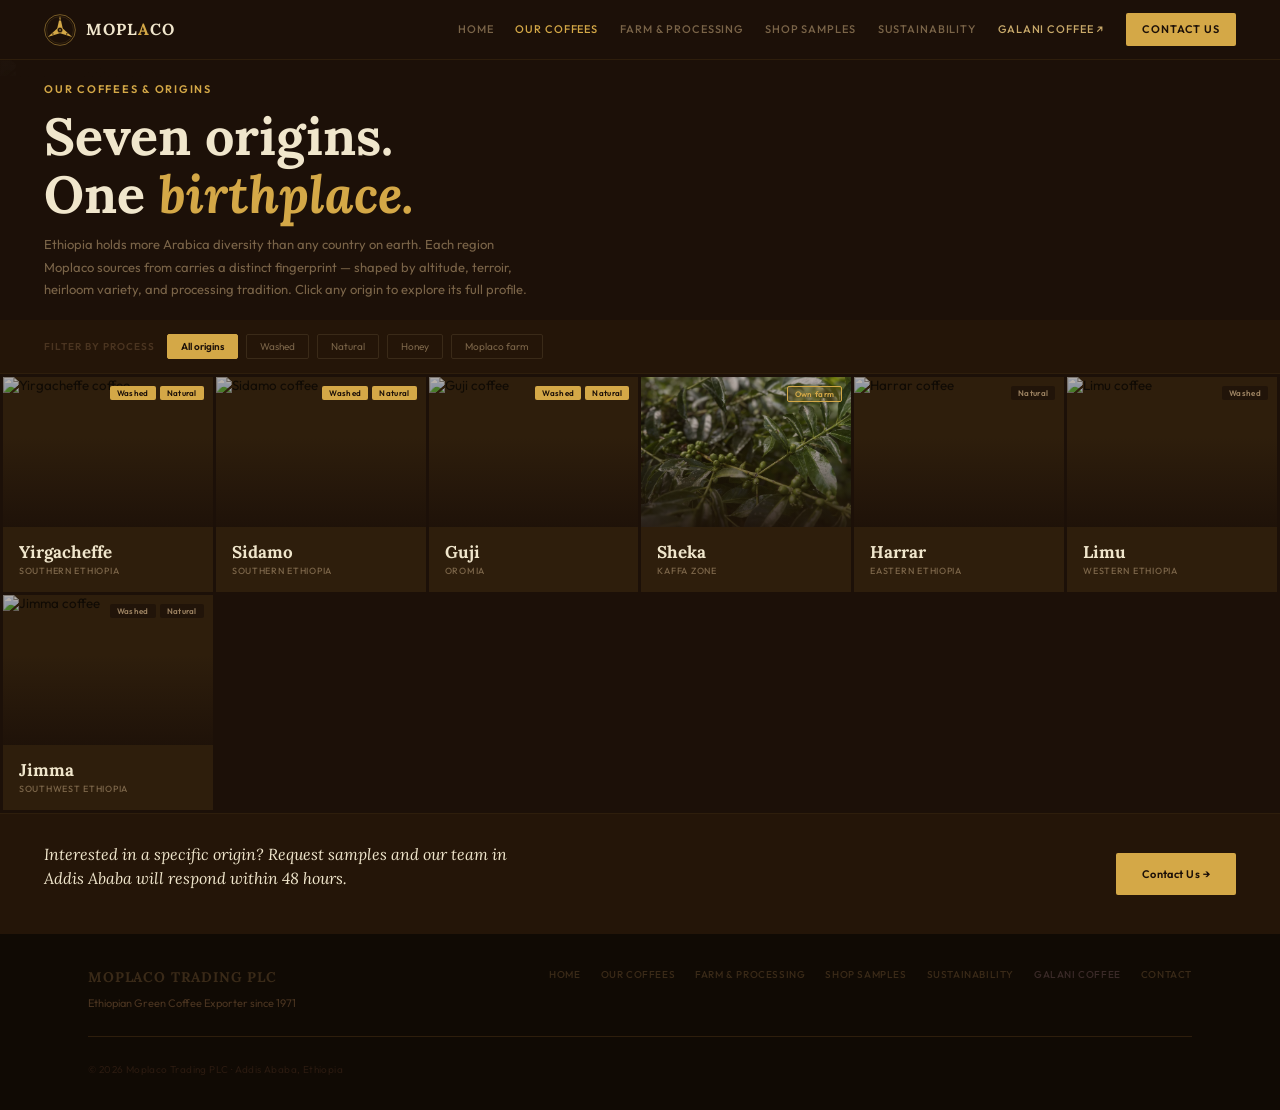
==== commit 181f1fa2: "Add Shop Coffee Samples page with per-lot flavour profiles - New shop.html: 8 mock lots built from e" ====
--- a/coffees.html
+++ b/coffees.html
@@ -85,6 +85,7 @@
       <a href="index.html">Home</a>
       <a href="coffees.html" style="color:var(--gold);">Our Coffees</a>
       <a href="farm.html">Farm & Processing</a>
+      <a href="shop.html">Shop Samples</a>
       <a href="index.html#sustainability">Sustainability</a>
       <a href="https://www.galanicoffee.com/" target="_blank" rel="noopener" class="nav-galani">Galani Coffee ↗</a>
       <a href="index.html#contact" class="nav-cta">Contact Us</a>
@@ -162,6 +163,7 @@
           <a href="index.html">Home</a>
           <a href="coffees.html">Our Coffees</a>
           <a href="farm.html">Farm &amp; Processing</a>
+          <a href="shop.html">Shop Samples</a>
           <a href="index.html#sustainability">Sustainability</a>
           <a href="galani.html" class="footer-galani">Galani Coffee</a>
           <a href="index.html#contact">Contact</a>
--- a/css/moplaco.css
+++ b/css/moplaco.css
@@ -93,6 +93,35 @@
   text-transform: uppercase;
 }
 
+/* ── SHOP SAMPLES BANNER ─────────────────────────────────────── */
+
+.shop-banner {
+  background: var(--parchment);
+  border-top: 1px solid var(--parchment-border);
+  border-bottom: 3px solid var(--gold);
+  padding: 28px var(--gutter);
+  display: flex;
+  align-items: center;
+  justify-content: space-between;
+  gap: var(--space-4);
+  flex-wrap: wrap;
+}
+
+.shop-banner__title {
+  font-family: var(--font-display);
+  font-size: 20px;
+  font-weight: 700;
+  color: var(--espresso);
+  max-width: 520px;
+  line-height: 1.35;
+}
+
+.shop-banner__btn {
+  flex-shrink: 0;
+  font-size: 13px;
+  padding: 16px 32px;
+}
+
 /* ── OUR STORY / ABOUT ───────────────────────────────────────── */
 
 .story-section {
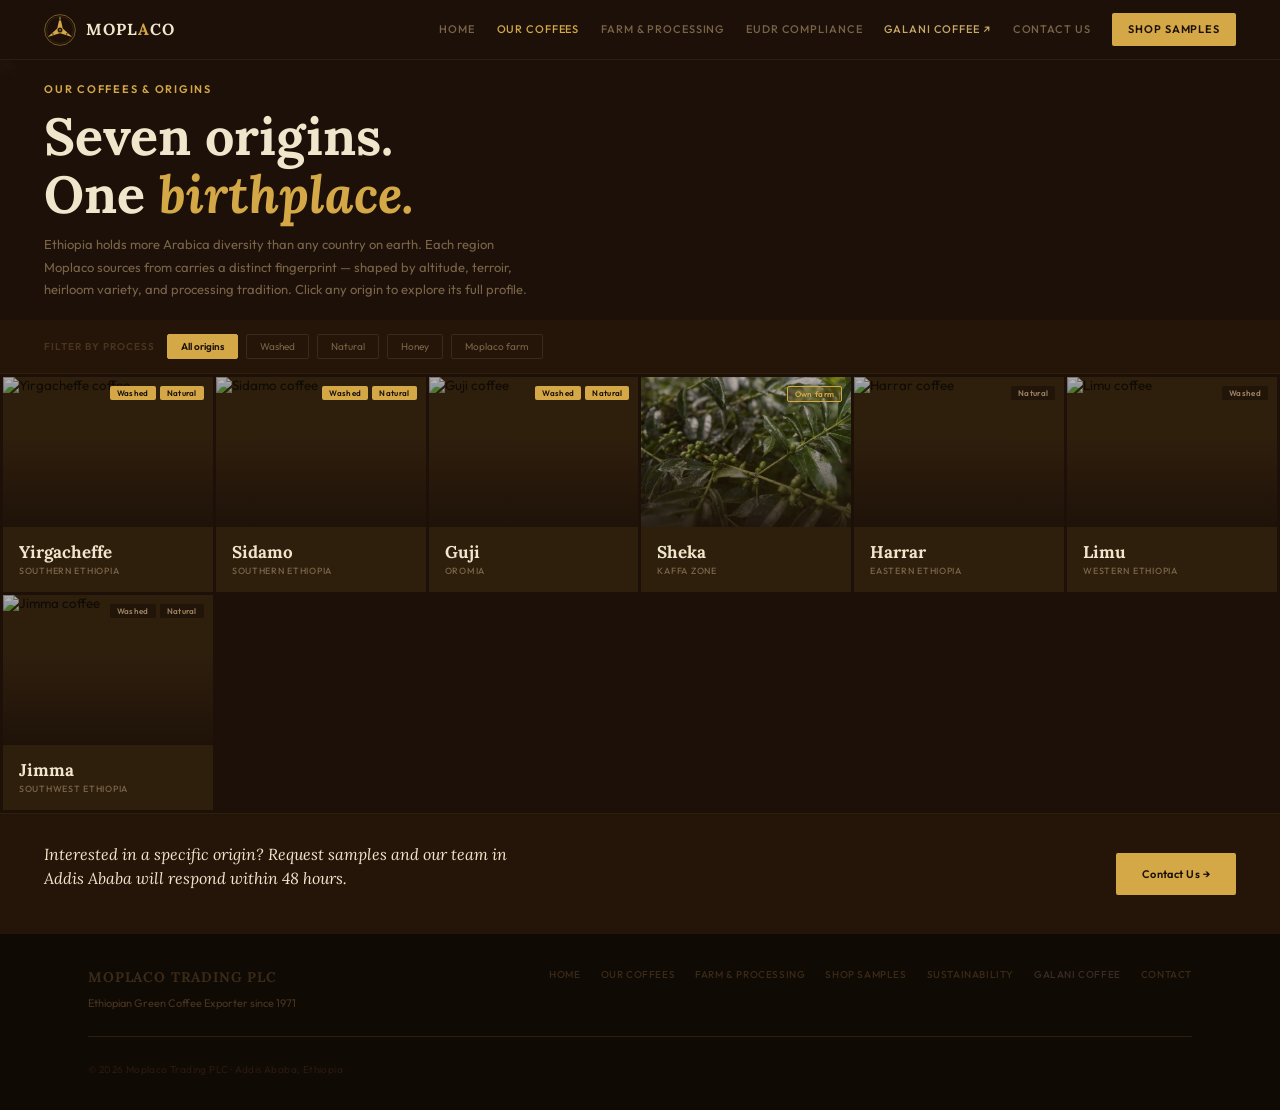
==== commit d7d73e65: "Freeze header on scroll, reorder nav CTA, update Galani/order-subject copy - Fix sticky nav: make <h" ====
--- a/coffees.html
+++ b/coffees.html
@@ -85,10 +85,10 @@
       <a href="index.html">Home</a>
       <a href="coffees.html" style="color:var(--gold);">Our Coffees</a>
       <a href="farm.html">Farm & Processing</a>
-      <a href="shop.html">Shop Samples</a>
-      <a href="index.html#sustainability">Sustainability</a>
+      <a href="index.html#sustainability">EUDR Compliance</a>
       <a href="https://www.galanicoffee.com/" target="_blank" rel="noopener" class="nav-galani">Galani Coffee ↗</a>
-      <a href="index.html#contact" class="nav-cta">Contact Us</a>
+      <a href="index.html#contact">Contact Us</a>
+      <a href="shop.html" class="nav-cta">Shop Samples</a>
     </div>
     <button class="nav-toggle" aria-label="Open menu" aria-expanded="false" aria-controls="nav-links">
       <span></span><span></span><span></span>
--- a/css/components.css
+++ b/css/components.css
@@ -4,6 +4,20 @@
    ============================================================= */
 
 /* ── NAVIGATION ─────────────────────────────────────────────── */
+
+/* On index.html, .site-nav and .tab-bar share a <header> wrapper —
+   a sticky element can only stay stuck for as long as its own
+   parent's box is on screen, and a bare <header> shrinks to fit its
+   children, giving .site-nav almost no room to stick within. So the
+   <header> itself is the sticky container there, keeping nav +
+   tab-bar frozen together for the whole page scroll. On the other
+   pages .site-nav has no <header> wrapper (it's a direct child of
+   <body>), so it also needs position: sticky of its own. */
+header {
+  position: sticky;
+  top: 0;
+  z-index: 100;
+}
 
 .site-nav {
   position: sticky;
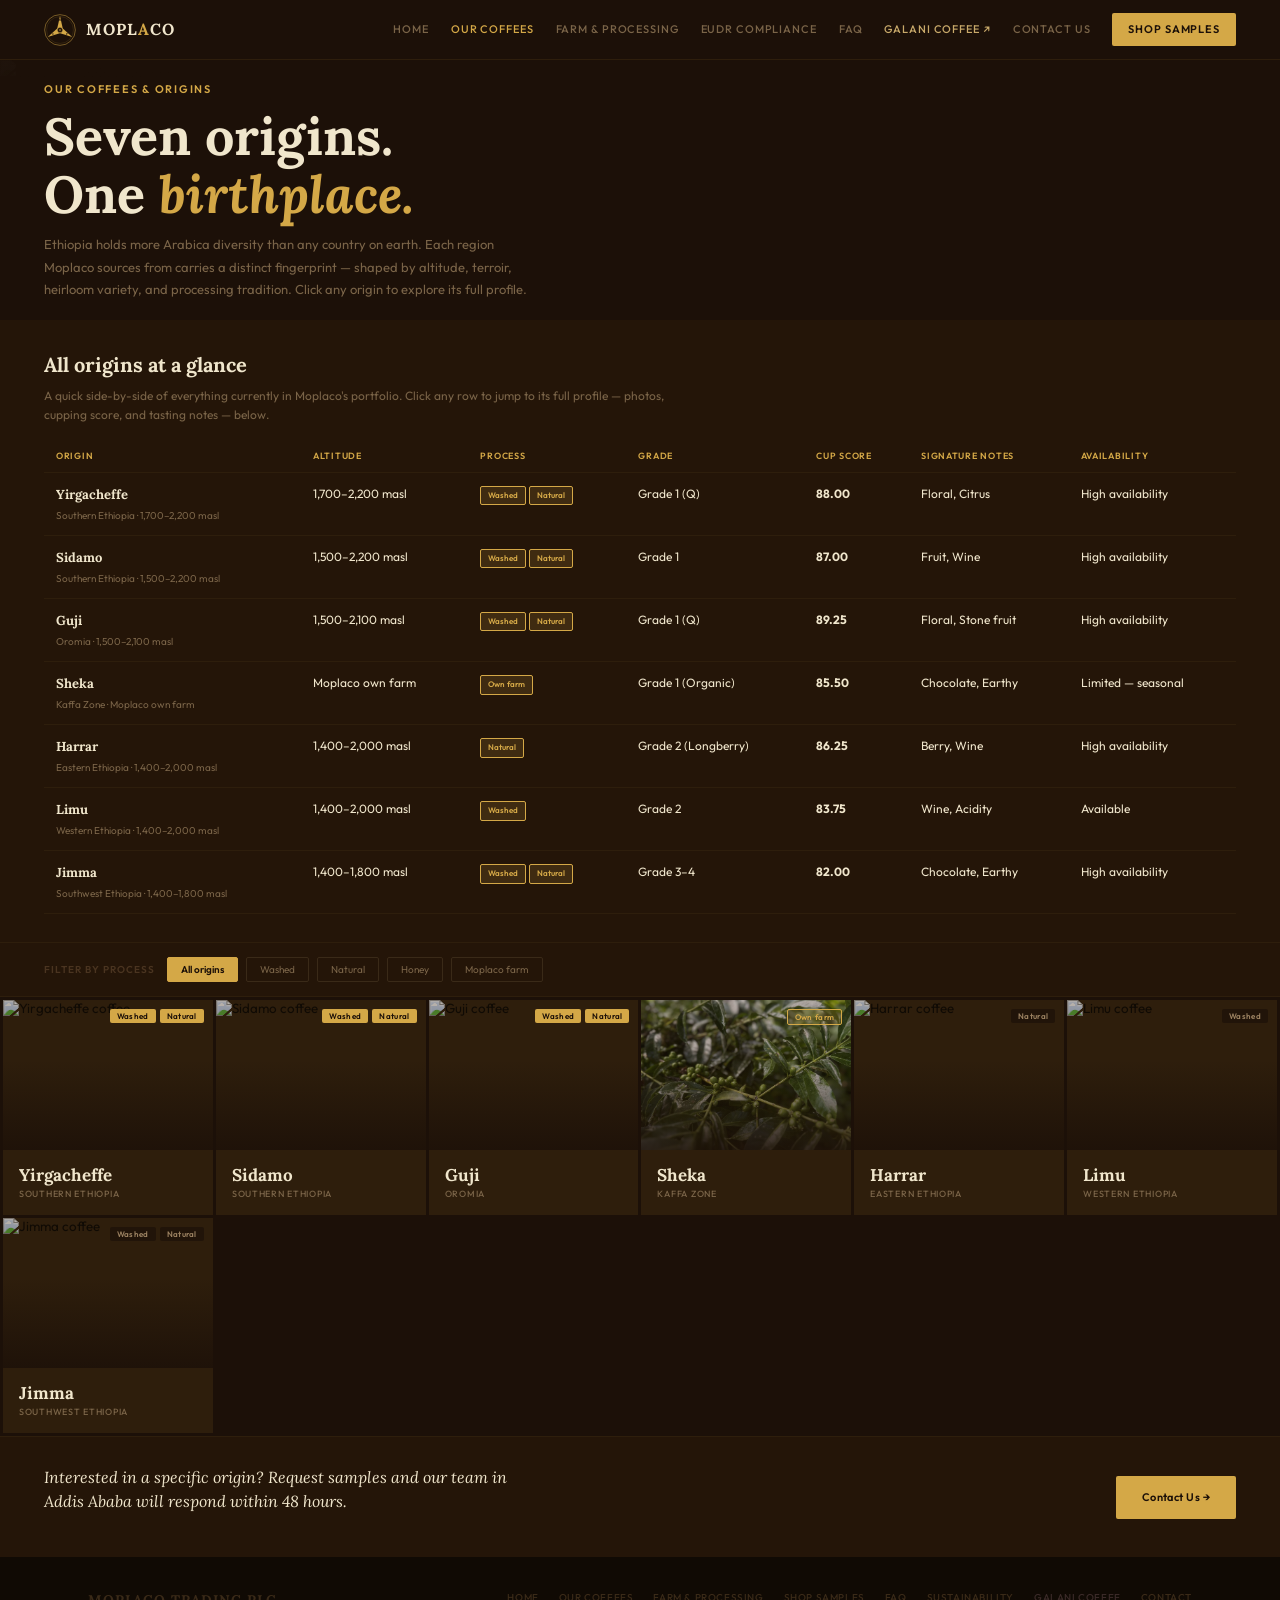
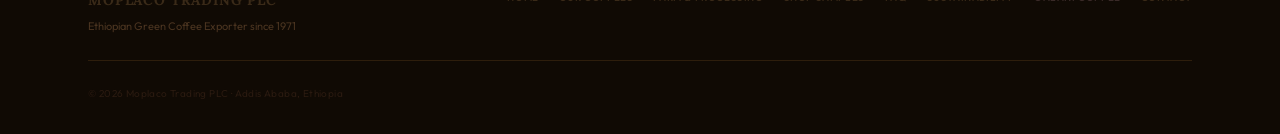
==== commit 529bbc0c: "Add coffees comparison table, cupping wheel, and FAQ page - coffees.html: new "At a glance" comparis" ====
--- a/coffees.html
+++ b/coffees.html
@@ -23,6 +23,21 @@
     .oc-hero__headline em{font-style:italic;color:var(--gold);}
     .oc-hero__sub{font-size:var(--text-sm);color:var(--text-muted);line-height:1.7;max-width:500px;}
 
+    .oc-glance{background:var(--espresso-mid);padding:28px var(--gutter) 6px;border-bottom:1px solid var(--border-dark);}
+    .oc-glance__title{font-family:var(--font-display);font-size:20px;font-weight:700;color:var(--text-on-dark);margin-bottom:4px;}
+    .oc-glance__sub{font-size:12px;color:var(--text-muted);margin-bottom:16px;max-width:640px;line-height:1.6;}
+    .oc-table-wrap{overflow-x:auto;padding-bottom:22px;-webkit-overflow-scrolling:touch;}
+    .oc-table{width:100%;border-collapse:collapse;min-width:840px;}
+    .oc-table thead th{font-size:9px;font-weight:600;letter-spacing:.08em;text-transform:uppercase;color:var(--gold);text-align:left;padding:8px 12px;border-bottom:1px solid var(--border-dark);white-space:nowrap;}
+    .oc-table tbody td{font-size:12px;color:var(--text-on-dark);padding:11px 12px;border-bottom:1px solid var(--border-dark);vertical-align:top;}
+    .oc-table tbody tr{cursor:pointer;transition:background .15s;}
+    .oc-table tbody tr:hover{background:var(--espresso-light);}
+    .oc-table__name{font-family:var(--font-display);font-weight:700;font-size:13px;color:var(--text-on-dark);}
+    .oc-table__region{font-size:10px;color:var(--text-muted);margin-top:1px;}
+    .oc-table__score{font-weight:700;color:var(--gold);}
+    .oc-table__badge{display:inline-block;font-size:8px;font-weight:600;padding:2px 7px;border-radius:var(--radius-sm);background:rgba(212,168,71,.15);color:var(--gold);border:.5px solid var(--gold);margin:0 3px 3px 0;white-space:nowrap;}
+    .oc-table__hint{font-size:9px;color:var(--text-faint);margin-top:-8px;margin-bottom:14px;}
+
     .oc-filter{background:var(--espresso-mid);padding:14px var(--gutter);display:flex;gap:8px;align-items:center;flex-wrap:wrap;border-bottom:1px solid var(--border-dark);}
     .oc-filter__label{font-size:10px;font-weight:600;letter-spacing:.1em;text-transform:uppercase;color:var(--text-faint);margin-right:4px;}
     .oc-filter__btn{background:transparent;border:.5px solid #3A2A18;border-radius:var(--radius-sm);padding:5px 13px;font-size:10px;color:var(--text-muted);cursor:pointer;font-family:var(--font-body);transition:all .15s;}
@@ -58,6 +73,14 @@
     .oc-spec{background:#fff;border:.5px solid var(--parchment-border);border-radius:var(--radius-sm);padding:10px 13px;}
     .oc-spec__label{font-size:9px;font-weight:600;letter-spacing:.08em;text-transform:uppercase;color:#9A6030;margin-bottom:3px;}
     .oc-spec__value{font-size:11px;color:var(--espresso);line-height:1.4;}
+    .oc-cupping{background:#fff;border:.5px solid var(--parchment-border);border-radius:var(--radius-sm);padding:14px 16px;display:flex;gap:18px;align-items:center;flex-wrap:wrap;}
+    .oc-cupping__score{flex-shrink:0;text-align:center;padding-right:16px;border-right:.5px solid var(--parchment-border);}
+    .oc-cupping__score-num{font-family:var(--font-display);font-size:32px;font-weight:700;color:var(--gold);line-height:1;}
+    .oc-cupping__score-lbl{font-size:8px;letter-spacing:.08em;text-transform:uppercase;color:#9A6030;margin-top:4px;white-space:nowrap;}
+    .oc-cupping__score-grade{font-size:9px;color:#6B5030;margin-top:6px;}
+    .oc-cupping__wheel{flex-shrink:0;}
+    .oc-cupping__note{flex:1;min-width:170px;font-size:11px;color:#6B5030;line-height:1.75;font-style:italic;}
+    .oc-cupping__label{font-size:9px;font-weight:600;letter-spacing:.1em;text-transform:uppercase;color:#9A6030;margin-bottom:8px;}
     .oc-flavors__label{font-size:9px;font-weight:600;letter-spacing:.1em;text-transform:uppercase;color:#9A6030;margin-bottom:8px;}
     .oc-frow{display:flex;align-items:center;gap:10px;margin-bottom:5px;}
     .oc-fname{font-size:11px;color:#6B5030;width:76px;flex-shrink:0;}
@@ -70,6 +93,7 @@
       .oc-detail__split{grid-template-columns:1fr;}
       .oc-detail__photo{min-height:180px;}
       .oc-specs{grid-template-columns:1fr;}
+      .oc-cupping__score{border-right:none;border-bottom:.5px solid var(--parchment-border);padding-right:0;padding-bottom:10px;width:100%;}
     }
   </style>
 </head>
@@ -86,6 +110,7 @@
       <a href="coffees.html" style="color:var(--gold);">Our Coffees</a>
       <a href="farm.html">Farm & Processing</a>
       <a href="index.html#sustainability">EUDR Compliance</a>
+      <a href="faq.html">FAQ</a>
       <a href="https://www.galanicoffee.com/" target="_blank" rel="noopener" class="nav-galani">Galani Coffee ↗</a>
       <a href="index.html#contact">Contact Us</a>
       <a href="shop.html" class="nav-cta">Shop Samples</a>
@@ -105,6 +130,28 @@
       <p class="oc-hero__sub">Ethiopia holds more Arabica diversity than any country on earth. Each region Moplaco sources from carries a distinct fingerprint — shaped by altitude, terroir, heirloom variety, and processing tradition. Click any origin to explore its full profile.</p>
     </div>
   </section>
+
+  <!-- AT-A-GLANCE TABLE -->
+  <div class="oc-glance">
+    <div class="oc-glance__title">All origins at a glance</div>
+    <p class="oc-glance__sub">A quick side-by-side of everything currently in Moplaco's portfolio. Click any row to jump to its full profile — photos, cupping score, and tasting notes — below.</p>
+    <div class="oc-table-wrap">
+      <table class="oc-table" aria-label="Coffee origins comparison table">
+        <thead>
+          <tr>
+            <th>Origin</th>
+            <th>Altitude</th>
+            <th>Process</th>
+            <th>Grade</th>
+            <th>Cup score</th>
+            <th>Signature notes</th>
+            <th>Availability</th>
+          </tr>
+        </thead>
+        <tbody id="og-table"></tbody>
+      </table>
+    </div>
+  </div>
 
   <!-- FILTER BAR -->
   <div class="oc-filter" role="toolbar" aria-label="Filter origins by process">
@@ -135,6 +182,10 @@
         <p class="oc-detail__desc" id="d-desc"></p>
         <div class="oc-specs" id="d-specs"></div>
         <div>
+          <div class="oc-cupping__label">Cupping score &amp; wheel</div>
+          <div class="oc-cupping" id="d-cupping"></div>
+        </div>
+        <div>
           <div class="oc-flavors__label">Flavour profile</div>
           <div id="d-flavors"></div>
         </div>
@@ -164,6 +215,7 @@
           <a href="coffees.html">Our Coffees</a>
           <a href="farm.html">Farm &amp; Processing</a>
           <a href="shop.html">Shop Samples</a>
+          <a href="faq.html">FAQ</a>
           <a href="index.html#sustainability">Sustainability</a>
           <a href="galani.html" class="footer-galani">Galani Coffee</a>
           <a href="index.html#contact">Contact</a>
@@ -182,54 +234,151 @@
      img:'https://moplaco.com/assets/img/banner/yergachefe.jpg',
      strip:['https://moplaco.com/assets/img/banner/yergachefe.jpg','https://moplaco.com/assets/img/banner/coffee_p1.jpg','https://moplaco.com/assets/img/banner/sidamo.jpg'],
      process:['washed','natural'],tags:['Washed','Natural'],hi:true,
+     grade:'Grade 1 (Q)',avail:'High availability',
      desc:'World-renowned for floral complexity and citrus brightness. Yirgacheffe produces some of the most distinctive cups Ethiopia has to offer — jasmine aromatics, lemon acidity, and a tea-like body. Moplaco operates three stations here: Yirgacheffe Town, Chelelectu, and Chelbesa in Gedeb.',
      specs:[{l:'Altitude',v:'1,700–2,200 masl'},{l:'Process',v:'Washed, Natural'},{l:'Moplaco stations',v:'Town, Chelelectu, Chelbesa'},{l:'Certifications',v:'Organic available'}],
-     flavors:[{n:'Floral',v:95},{n:'Citrus',v:88},{n:'Stone fruit',v:62},{n:'Sweetness',v:75},{n:'Body',v:50}]},
+     flavors:[{n:'Floral',v:95},{n:'Citrus',v:88},{n:'Stone fruit',v:62},{n:'Sweetness',v:75},{n:'Body',v:50}],
+     cupping:{total:88.00,aroma:8.75,flavor:8.50,aftertaste:8.00,acidity:8.75,body:7.50,balance:8.00,overall:8.50,
+       note:'Jasmine and bergamot on the dry fragrance; a delicate, tea-like body carries bright lemon-lime acidity into a lingering honeyed, floral finish.'}},
     {id:'sidamo',name:'Sidamo',region:'Southern Ethiopia · 1,500–2,200 masl',
      img:'https://moplaco.com/assets/img/banner/sidamo.jpg',
      strip:['https://moplaco.com/assets/img/banner/sidamo.jpg','https://moplaco.com/assets/img/banner/banner12.jpg','https://moplaco.com/assets/img/blog/sidamo.jpg'],
      process:['washed','natural'],tags:['Washed','Natural'],hi:true,
+     grade:'Grade 1',avail:'High availability',
      desc:'Ethiopia\'s largest supplier of washed coffee. Sidamo offers remarkable balance — wine-like acidity, fruit complexity, and a smooth full body. Moplaco\'s Sidamo Logita washing station, acquired in 2017, produces boutique lots directly from surrounding smallholders.',
      specs:[{l:'Altitude',v:'1,500–2,200 masl'},{l:'Process',v:'Washed, Natural'},{l:'Moplaco station',v:'Sidamo Logita (est. 2017)'},{l:'Certifications',v:'Organic, Fair Trade'}],
-     flavors:[{n:'Fruit',v:85},{n:'Wine',v:72},{n:'Acidity',v:80},{n:'Sweetness',v:78},{n:'Body',v:72}]},
+     flavors:[{n:'Fruit',v:85},{n:'Wine',v:72},{n:'Acidity',v:80},{n:'Sweetness',v:78},{n:'Body',v:72}],
+     cupping:{total:87.00,aroma:8.25,flavor:8.50,aftertaste:8.00,acidity:8.25,body:8.00,balance:8.00,overall:8.00,
+       note:'Ripe berry and wine-like fruit dominate the cup, balanced by round acidity and a smooth, syrupy full body that carries through a clean, sweet finish.'}},
     {id:'guji',name:'Guji',region:'Oromia · 1,500–2,100 masl',
      img:'https://moplaco.com/assets/img/banner/coffee_p1.jpg',
      strip:['https://moplaco.com/assets/img/banner/coffee_p1.jpg','https://moplaco.com/assets/img/banner/coffee_r1.jpg','https://moplaco.com/assets/img/banner/yergachefe.jpg'],
      process:['washed','natural'],tags:['Washed','Natural'],hi:true,
+     grade:'Grade 1 (Q)',avail:'High availability',
      desc:'Ethiopia\'s rising star. Guji produces extraordinary lots with peach, jasmine, and berry complexity — silky mouthfeel and vibrant acidity. One of the highest-scoring origins on the SCA scale, increasingly sought by specialty roasters worldwide.',
      specs:[{l:'Altitude',v:'1,500–2,100 masl'},{l:'Process',v:'Washed, Natural'},{l:'SCA score',v:'85–92 typical'},{l:'Certifications',v:'Organic available'}],
-     flavors:[{n:'Floral',v:82},{n:'Stone fruit',v:90},{n:'Berry',v:86},{n:'Sweetness',v:88},{n:'Body',v:65}]},
+     flavors:[{n:'Floral',v:82},{n:'Stone fruit',v:90},{n:'Berry',v:86},{n:'Sweetness',v:88},{n:'Body',v:65}],
+     cupping:{total:89.25,aroma:8.75,flavor:9.00,aftertaste:8.50,acidity:8.50,body:7.75,balance:8.25,overall:8.50,
+       note:'Vivid peach and blueberry aromatics lead into a juicy, jasmine-scented cup with silky mouthfeel, vibrant acidity, and a long, syrupy sweet finish.'}},
     {id:'sheka',name:'Sheka',region:'Kaffa Zone · Moplaco own farm',
      img:'assets/img/farm/coffee-cherries-1.jpg',
      strip:['assets/img/farm/coffee-cherries-2.jpg','assets/img/farm/nursery-seedlings.jpg','assets/img/farm/farm-biodiversity-1.jpg'],
      process:['washed','natural','honey','own'],tags:['Own farm'],farm:true,
+     grade:'Grade 1 (Organic)',avail:'Limited — seasonal',
      desc:'Moplaco\'s own forest farm — a sanctuary of birds, trees, and biodiversity in the Kaffa zone. Single-origin lots grown organically under forest canopy, fully traceable to our land. Washed processing now available following installation of our on-site station. Limited seasonal availability.',
      specs:[{l:'Ownership',v:'Moplaco Trading PLC'},{l:'Process',v:'Natural, Washed (new)'},{l:'Ecosystem',v:'Forest shade-grown, organic'},{l:'Availability',v:'Limited — seasonal'}],
-     flavors:[{n:'Chocolate',v:80},{n:'Earthy',v:74},{n:'Spice',v:65},{n:'Sweetness',v:70},{n:'Body',v:82}]},
+     flavors:[{n:'Chocolate',v:80},{n:'Earthy',v:74},{n:'Spice',v:65},{n:'Sweetness',v:70},{n:'Body',v:82}],
+     cupping:{total:85.50,aroma:7.75,flavor:8.00,aftertaste:7.75,acidity:7.25,body:8.50,balance:8.00,overall:8.25,
+       note:'Dark chocolate and forest-floor earthiness with a soft, low-toned spice; the heavy, syrupy body from shade-grown cherry gives an unusually rich, rounded mouthfeel.'}},
     {id:'harrar',name:'Harrar',region:'Eastern Ethiopia · 1,400–2,000 masl',
      img:'https://moplaco.com/assets/img/bg/addisababa.jpg',
      strip:['https://moplaco.com/assets/img/bg/addisababa.jpg','https://moplaco.com/assets/img/banner/coffee_p1.jpg','https://moplaco.com/assets/img/banner/crops.jpg'],
      process:['natural'],tags:['Natural'],
+     grade:'Grade 2 (Longberry)',avail:'High availability',
      desc:'Moplaco\'s founding origin and star brand — the reason this company exists since 1971. Bold berry, winey acidity, and a distinctive spice-mocha finish that no other origin replicates. Exported via our original Dire Dawa facility.',
      specs:[{l:'Altitude',v:'1,400–2,000 masl'},{l:'Process',v:'Natural (dry-processed)'},{l:'Moplaco facility',v:'Dire Dawa (est. 1971)'},{l:'Heritage',v:'Moplaco founding origin'}],
-     flavors:[{n:'Berry',v:92},{n:'Wine',v:88},{n:'Spice',v:72},{n:'Mocha',v:78},{n:'Body',v:85}]},
+     flavors:[{n:'Berry',v:92},{n:'Wine',v:88},{n:'Spice',v:72},{n:'Mocha',v:78},{n:'Body',v:85}],
+     cupping:{total:86.25,aroma:8.25,flavor:8.25,aftertaste:8.00,acidity:7.75,body:8.25,balance:7.75,overall:8.00,
+       note:'Bold blueberry and red wine notes over a distinctive spice-mocha finish, with a heavy, syrupy body that has defined Moplaco\'s signature cup since 1971.'}},
     {id:'limu',name:'Limu',region:'Western Ethiopia · 1,400–2,000 masl',
      img:'https://moplaco.com/assets/img/banner/coffee_r1.jpg',
      strip:['https://moplaco.com/assets/img/banner/coffee_r1.jpg','https://moplaco.com/assets/img/banner/sidamo.jpg','https://moplaco.com/assets/img/banner/coffee_p1.jpg'],
      process:['washed'],tags:['Washed'],
+     grade:'Grade 2',avail:'Available',
      desc:'Well-balanced and versatile — Limu is the blend specialist\'s ideal. Well-rounded acidity, subtle wine and spice notes, and a clean lingering finish. Excellent for commercial roasters seeking consistency without sacrificing character.',
      specs:[{l:'Altitude',v:'1,400–2,000 masl'},{l:'Process',v:'Washed'},{l:'Cup profile',v:'Wine, Spice, Clean'},{l:'Best for',v:'Blends, commercial'}],
-     flavors:[{n:'Wine',v:65},{n:'Acidity',v:68},{n:'Sweetness',v:72},{n:'Spice',v:60},{n:'Body',v:75}]},
+     flavors:[{n:'Wine',v:65},{n:'Acidity',v:68},{n:'Sweetness',v:72},{n:'Spice',v:60},{n:'Body',v:75}],
+     cupping:{total:83.75,aroma:7.50,flavor:7.75,aftertaste:7.50,acidity:7.50,body:7.75,balance:7.75,overall:8.00,
+       note:'Soft red wine and warm baking spice over a clean, rounded cup — reliable and consistent, built for blending rather than standing alone.'}},
     {id:'jimma',name:'Jimma',region:'Southwest Ethiopia · 1,400–1,800 masl',
      img:'https://moplaco.com/assets/img/banner/coffee_p1.jpg',
      strip:['https://moplaco.com/assets/img/banner/coffee_p1.jpg','https://moplaco.com/assets/img/banner/crops.jpg','https://moplaco.com/assets/img/banner/yergachefe.jpg'],
      process:['washed','natural'],tags:['Washed','Natural'],
+     grade:'Grade 3–4',avail:'High availability',
      desc:'Ethiopia\'s primary commercial-grade region. Full-bodied, earthy, and consistent — Jimma coffees are ideal for blends and large-volume buyers. Chocolatey notes with hints of fruit and a smooth, predictable finish.',
      specs:[{l:'Altitude',v:'1,400–1,800 masl'},{l:'Process',v:'Washed, Natural'},{l:'Best for',v:'Blends, commercial'},{l:'Volume',v:'High availability'}],
-     flavors:[{n:'Chocolate',v:78},{n:'Earthy',v:80},{n:'Fruit',v:55},{n:'Body',v:85},{n:'Sweetness',v:62}]}
+     flavors:[{n:'Chocolate',v:78},{n:'Earthy',v:80},{n:'Fruit',v:55},{n:'Body',v:85},{n:'Sweetness',v:62}],
+     cupping:{total:82.00,aroma:7.25,flavor:7.50,aftertaste:7.25,acidity:7.00,body:8.00,balance:7.50,overall:7.50,
+       note:'Milk chocolate and earthy tones with a soft, muted fruit character — a full, heavy body and predictable, easy-drinking finish suited to volume blending.'}}
   ];
 
   var selId=null,activeF='all';
+
+  /* ── Cupping wheel (SCA-style radar over 7 scorecard axes) ── */
+  var CUP_KEYS=['aroma','flavor','aftertaste','acidity','body','balance','overall'];
+  var CUP_LABELS=['Aroma','Flavor','After','Acidity','Body','Balance','Overall'];
+
+  function polyPoints(n,cx,cy,r,fracFn){
+    var pts=[];
+    for(var i=0;i<n;i++){
+      var ang=-Math.PI/2+i*(2*Math.PI/n);
+      var rad=r*fracFn(i);
+      pts.push((cx+rad*Math.cos(ang)).toFixed(1)+','+(cy+rad*Math.sin(ang)).toFixed(1));
+    }
+    return pts.join(' ');
+  }
+
+  function cuppingWheelSVG(cupping){
+    var n=CUP_KEYS.length,cx=90,cy=86,r=58;
+    var grid=[0.33,0.66,1].map(function(f){
+      return '<polygon points="'+polyPoints(n,cx,cy,r,function(){return f;})+'" fill="none" stroke="#E8DCC8" stroke-width="1"/>';
+    }).join('');
+    var axes='';
+    for(var i=0;i<n;i++){
+      var ang=-Math.PI/2+i*(2*Math.PI/n);
+      var x2=cx+r*Math.cos(ang),y2=cy+r*Math.sin(ang);
+      axes+='<line x1="'+cx+'" y1="'+cy+'" x2="'+x2.toFixed(1)+'" y2="'+y2.toFixed(1)+'" stroke="#E8DCC8" stroke-width="1"/>';
+    }
+    var dataPts=polyPoints(n,cx,cy,r,function(i){
+      return Math.max(0,Math.min(1,(cupping[CUP_KEYS[i]]-6)/4));
+    });
+    var labels='';
+    for(var i=0;i<n;i++){
+      var ang=-Math.PI/2+i*(2*Math.PI/n);
+      var lx=cx+(r+15)*Math.cos(ang),ly=cy+(r+15)*Math.sin(ang);
+      var anchor=Math.abs(Math.cos(ang))<0.3?'middle':(Math.cos(ang)>0?'start':'end');
+      labels+='<text x="'+lx.toFixed(1)+'" y="'+ly.toFixed(1)+'" font-size="8" fill="#9A6030" text-anchor="'+anchor+'" dominant-baseline="middle" font-family="Outfit,sans-serif">'+CUP_LABELS[i]+'</text>';
+    }
+    return '<svg viewBox="0 0 180 172" width="150" height="143" role="img" aria-label="Cupping score wheel">'
+      +grid+axes
+      +'<polygon points="'+dataPts+'" fill="rgba(212,168,71,.28)" stroke="#D4A847" stroke-width="1.5"/>'
+      +labels+'</svg>';
+  }
+
+  function renderCupping(o){
+    var c=o.cupping;
+    document.getElementById('d-cupping').innerHTML=
+      '<div class="oc-cupping__score">'
+        +'<div class="oc-cupping__score-num">'+c.total.toFixed(2)+'</div>'
+        +'<div class="oc-cupping__score-lbl">SCA points</div>'
+        +'<div class="oc-cupping__score-grade">'+o.grade+'</div>'
+      +'</div>'
+      +'<div class="oc-cupping__wheel">'+cuppingWheelSVG(c)+'</div>'
+      +'<p class="oc-cupping__note">"'+c.note+'"</p>';
+  }
+
+  /* ── At-a-glance comparison table ─────────────────────────── */
+  function renderGlanceTable(){
+    var tb=document.getElementById('og-table');
+    tb.innerHTML=OD.map(function(o){
+      var notes=o.flavors.slice(0,2).map(function(f){return f.n;}).join(', ');
+      var tags=o.tags.map(function(t){return '<span class="oc-table__badge">'+t+'</span>';}).join('');
+      return '<tr onclick="jumpTo(\''+o.id+'\')">'
+        +'<td><div class="oc-table__name">'+o.name+'</div><div class="oc-table__region">'+o.region+'</div></td>'
+        +'<td>'+o.region.split('·')[1].trim()+'</td>'
+        +'<td>'+tags+'</td>'
+        +'<td>'+o.grade+'</td>'
+        +'<td class="oc-table__score">'+o.cupping.total.toFixed(2)+'</td>'
+        +'<td>'+notes+'</td>'
+        +'<td>'+o.avail+'</td>'
+        +'</tr>';
+    }).join('');
+  }
+
+  function jumpTo(id){
+    selO(id);
+    document.getElementById('od').scrollIntoView({behavior:'smooth',block:'start'});
+  }
 
   function renderGrid(){
     var g=document.getElementById('og');g.innerHTML='';
@@ -266,6 +415,7 @@
     document.getElementById('d-specs').innerHTML=o.specs.map(function(s){
       return '<div class="oc-spec"><div class="oc-spec__label">'+s.l+'</div><div class="oc-spec__value">'+s.v+'</div></div>';
     }).join('');
+    renderCupping(o);
     document.getElementById('d-flavors').innerHTML=o.flavors.map(function(f){
       return '<div class="oc-frow"><span class="oc-fname">'+f.n+'</span><div class="oc-ftrack"><div class="oc-ffill" style="width:'+f.v+'%"></div></div></div>';
     }).join('');
@@ -286,6 +436,7 @@
   }
 
   renderGrid();
+  renderGlanceTable();
   </script>
 </body>
 </html>
